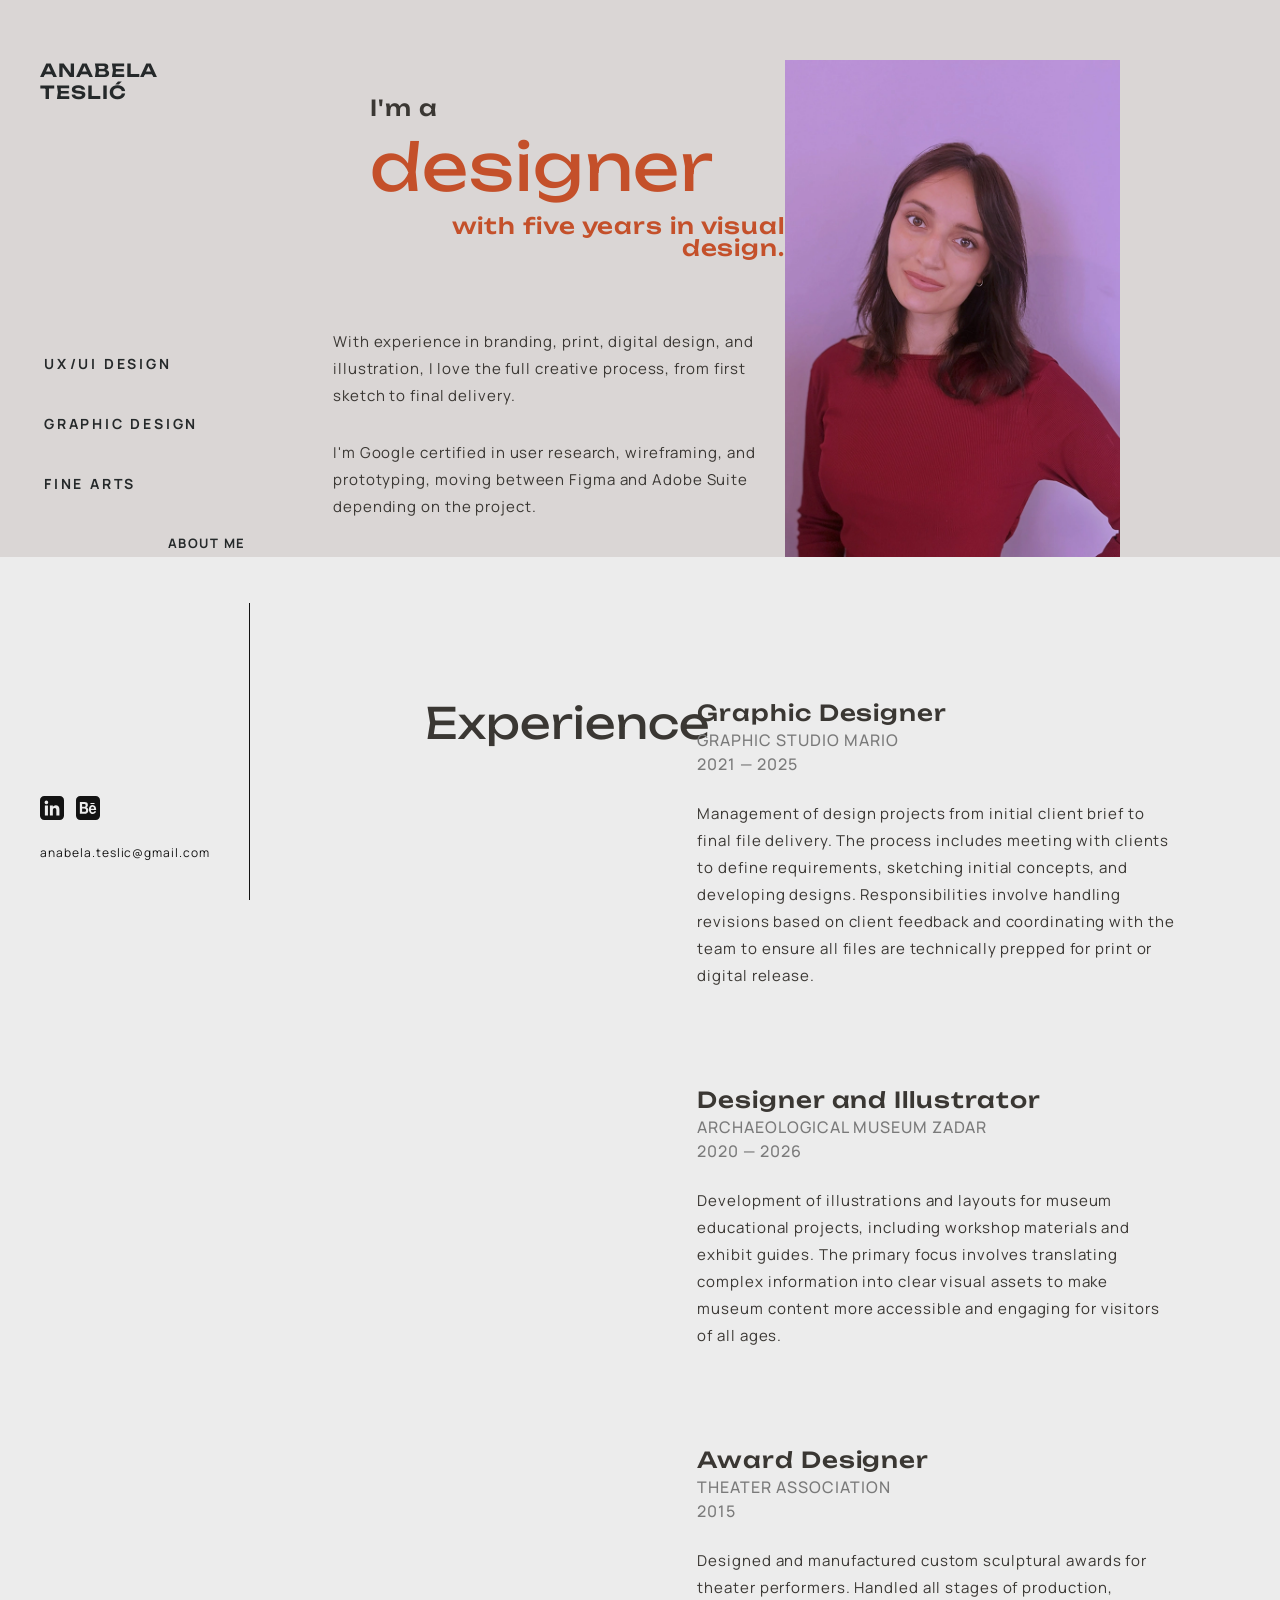
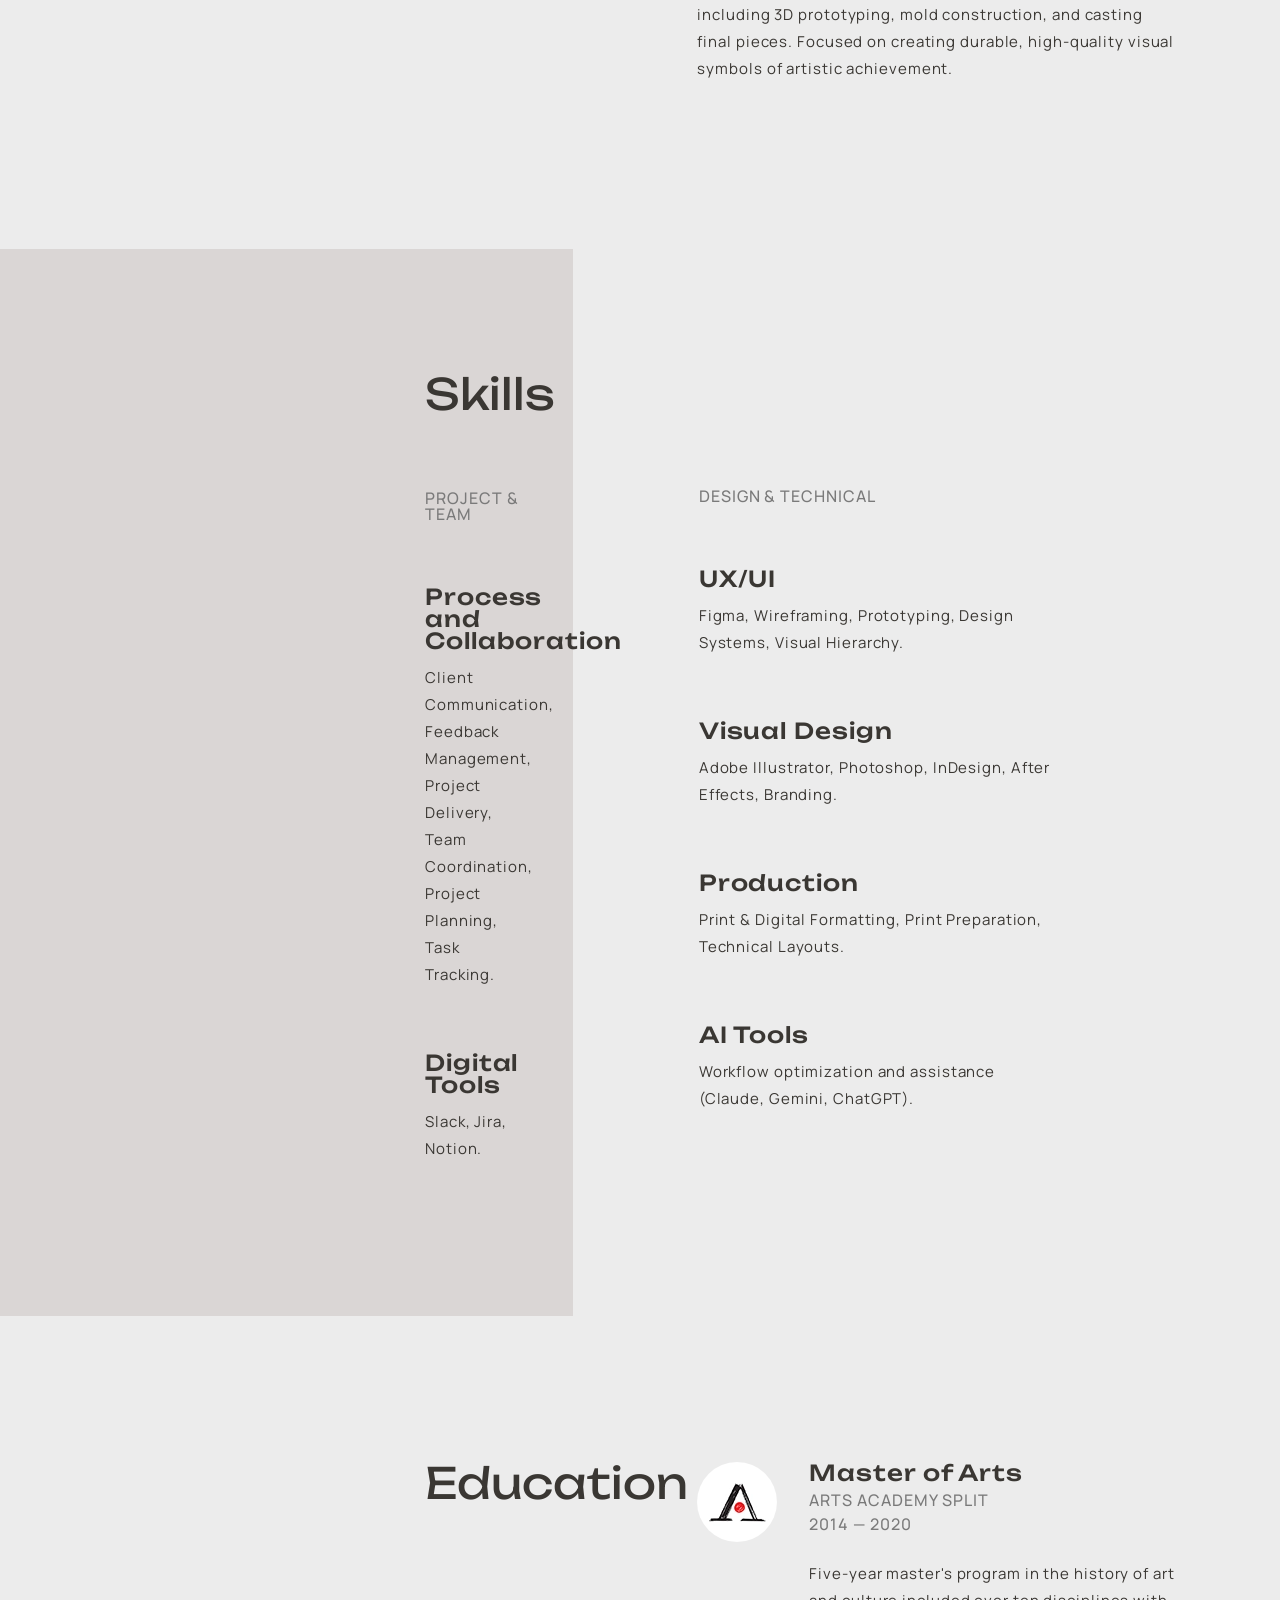
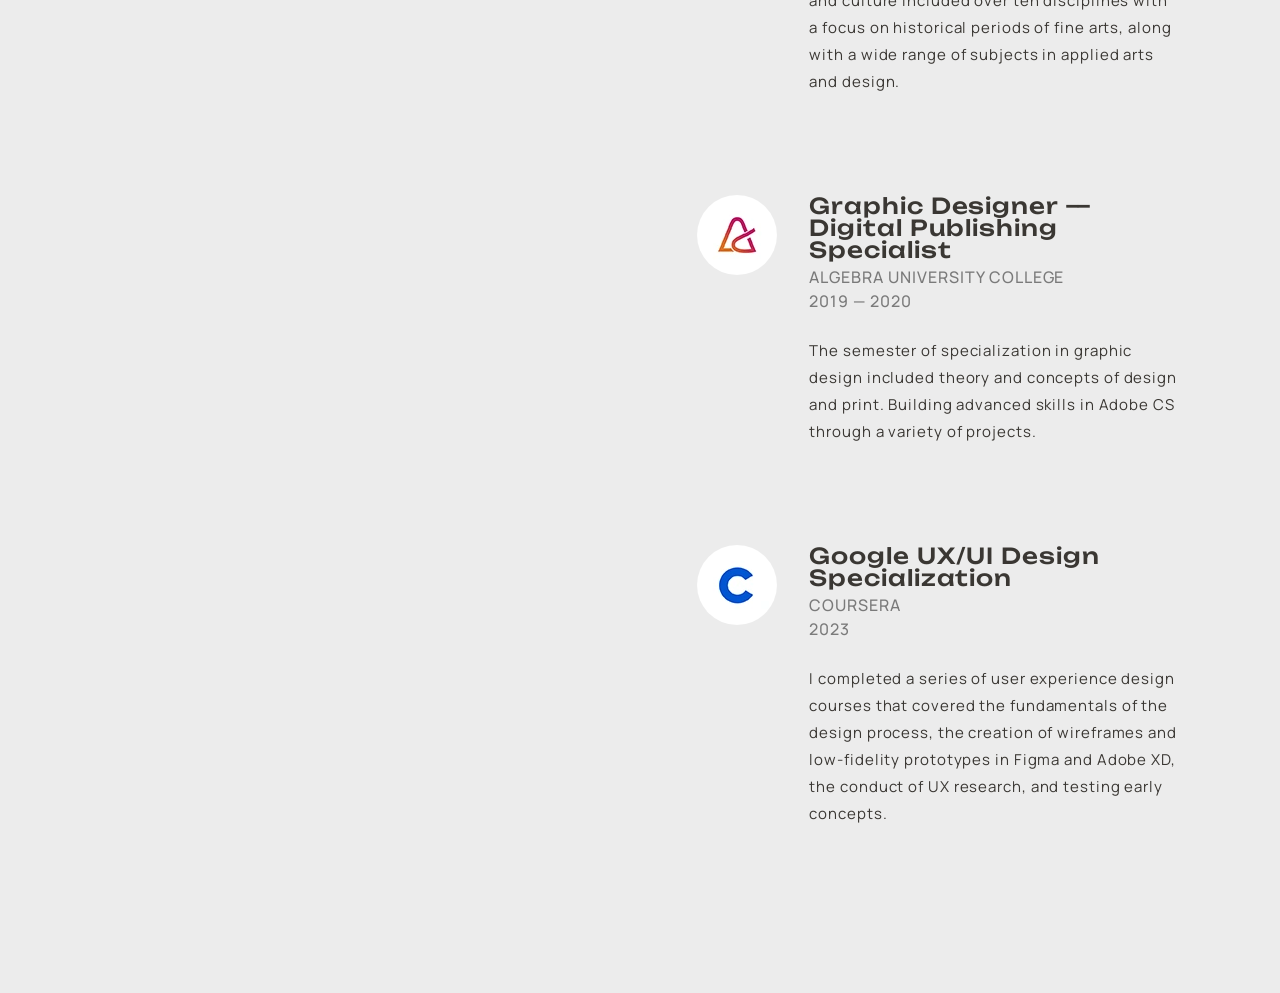
==== about-me.html @ d724b816 "Extract all pages out of 'pages' directory" ====
<!doctype html>
<html lang="en">
  <head>
    <meta charset="utf-8" />
    <meta name="viewport" content="width=device-width, initial-scale=1" />
    <title>About Me — Anabela Teslić</title>
    <meta name="description" content="About Anabela Teslić — designer with five years in visual design, with experience in branding, print, digital, and illustration." />
    <link rel="preconnect" href="https://fonts.googleapis.com" />
    <link rel="preconnect" href="https://fonts.gstatic.com" crossorigin />
    <link rel="stylesheet" href="css/base.css" />
    <link rel="stylesheet" href="css/layout.css" />
    <link rel="stylesheet" href="css/components.css" />
    <link rel="stylesheet" href="css/animations.css" />
    <link rel="stylesheet" href="css/about-me.css" />
  </head>
  <body class="page-about-me">
    <a class="skip-link" href="#main">Skip to content</a>

    <div class="page-shell">
      <header class="topbar">
        <a class="logo-mark logo-mark--mobile" href="index.html" aria-label="Anabela Teslić — Home">Anabela Teslić</a>
        <button
          class="menu-trigger"
          type="button"
          aria-expanded="false"
          aria-controls="mobile-menu"
          aria-label="Open navigation"
          data-menu-trigger
        ></button>
      </header>

      <aside class="sidebar" aria-label="Primary">
        <a class="logo-mark logo-mark--desktop sidebar__brand" href="index.html" aria-label="Anabela Teslić — Home">
          <p>Anabela</p>
          <p>Teslić</p>
        </a>
        <nav class="sidebar__menu" aria-label="Pages">
          <ul class="menu">
            <li class="menu__item">
              <a class="menu-button" href="ux-ui-design.html"><span class="menu-button__label">UX/UI Design</span></a>
            </li>
            <li class="menu__item">
              <a class="menu-button" href="graphic-design.html"><span class="menu-button__label">Graphic Design</span></a>
            </li>
            <li class="menu__item">
              <a class="menu-button" href="fine-arts.html"><span class="menu-button__label">Fine Arts</span></a>
            </li>
            <li class="menu__item">
              <a class="menu-button" aria-current="page" href="about-me.html"><span class="menu-button__label">About Me</span></a>
            </li>
          </ul>
        </nav>
        <div class="sidebar__footer">
          <div class="sidebar__contact">
            <ul class="social-icons" aria-label="Social links">
              <li>
                <a class="social-icons__link" href="https://www.linkedin.com/in/anabela-tesli%C4%87-7952a528a/" target="_blank" rel="noopener" aria-label="LinkedIn">
                  <svg xmlns="http://www.w3.org/2000/svg" viewBox="0 0 17.74 17.74" aria-hidden="true"><path fill-rule="evenodd" d="M14.62,0H3.13A3.13,3.13,0,0,0,0,3.13V14.62a3.13,3.13,0,0,0,3.13,3.12H14.62a3.12,3.12,0,0,0,3.12-3.12V3.13A3.13,3.13,0,0,0,14.62,0ZM5.88,14.34H3.62V7.05H5.88ZM4.74,6.09A1.35,1.35,0,1,1,6.07,4.75,1.34,1.34,0,0,1,4.74,6.09Zm9.6,8.25H12.09V10.51c0-1-.4-1.63-1.23-1.63s-1.37.61-1.37,1.63v3.83H7.32V7.05H9.49V8a2.54,2.54,0,0,1,2.2-1.2c1.54,0,2.65.94,2.65,2.89Z"/></svg>
                </a>
              </li>
              <li>
                <a class="social-icons__link" href="https://www.behance.net/anabelateslic" target="_blank" rel="noopener" aria-label="Behance">
                  <svg xmlns="http://www.w3.org/2000/svg" viewBox="0 0 17.74 17.74" aria-hidden="true"><path fill-rule="evenodd" d="M6.26,9.26H4.5v2.42H6.23a1.63,1.63,0,0,0,.45-.06,1.11,1.11,0,0,0,.38-.18.92.92,0,0,0,.27-.36,1.28,1.28,0,0,0,.1-.56,1.29,1.29,0,0,0-.32-1A1.23,1.23,0,0,0,6.26,9.26Z"/><path fill-rule="evenodd" d="M6.86,7.71a1,1,0,0,0,.28-.79,1.23,1.23,0,0,0-.09-.51.88.88,0,0,0-.26-.31A1,1,0,0,0,6.43,6,1.84,1.84,0,0,0,6,5.9H4.5V8H6.14A1.08,1.08,0,0,0,6.86,7.71Z"/><polygon fill-rule="evenodd" points="6.24 11.68 6.23 11.68 6.24 11.69 6.24 11.68"/><path fill-rule="evenodd" d="M14.62,0H3.13A3.13,3.13,0,0,0,0,3.13V14.62a3.13,3.13,0,0,0,3.13,3.12H14.62a3.12,3.12,0,0,0,3.12-3.12V3.13A3.13,3.13,0,0,0,14.62,0ZM10.7,5.12h3V6h-3ZM8.83,11.79a2.25,2.25,0,0,1-.58.79,2.37,2.37,0,0,1-.84.46,3.43,3.43,0,0,1-1,.14H2.87V4.42H6.35a4.08,4.08,0,0,1,1,.11,2.18,2.18,0,0,1,.75.36,1.78,1.78,0,0,1,.48.67,2.81,2.81,0,0,1,.17,1,2.22,2.22,0,0,1-.26,1.11,2,2,0,0,1-.75.72,1.77,1.77,0,0,1,1,.82,2.73,2.73,0,0,1,.34,1.41A2.88,2.88,0,0,1,8.83,11.79Zm2.55-.14h0a1.16,1.16,0,0,0,1,.38,1.19,1.19,0,0,0,.76-.26,1.13,1.13,0,0,0,.39-.57h1.29a3,3,0,0,1-.95,1.64,2.43,2.43,0,0,1-1.54.49,2.64,2.64,0,0,1-1.14-.24,2.47,2.47,0,0,1-.86-.68,3.23,3.23,0,0,1-.55-1.06A4.84,4.84,0,0,1,9.53,10a4.36,4.36,0,0,1,.2-1.33,3.07,3.07,0,0,1,.56-1.06,2.66,2.66,0,0,1,.86-.71,2.46,2.46,0,0,1,1.12-.25A2.22,2.22,0,0,1,13.46,7a2.47,2.47,0,0,1,.83.84A3.68,3.68,0,0,1,14.76,9a5.45,5.45,0,0,1,.11,1.41H11A1.92,1.92,0,0,0,11.38,11.65Z"/><path fill-rule="evenodd" d="M13.05,8.32A1,1,0,0,0,12.22,8a1.06,1.06,0,0,0-.58.14,1.24,1.24,0,0,0-.37.35,1.41,1.41,0,0,0-.2.45,2.25,2.25,0,0,0-.06.41H13.4a2,2,0,0,0-.34-1Z"/></svg>
                </a>
              </li>
            </ul>
            <a class="email-link" href="mailto:anabela.teslic@gmail.com">anabela.teslic@gmail.com</a>
          </div>
          <span class="sidebar__divider" aria-hidden="true"></span>
        </div>
      </aside>

      <nav class="mobile-menu" id="mobile-menu" aria-label="Mobile">
        <ul class="mobile-menu__list">
          <li><a class="mobile-menu__item" href="ux-ui-design.html">UX/UI Design</a></li>
          <li><a class="mobile-menu__item" href="graphic-design.html">Graphic Design</a></li>
          <li><a class="mobile-menu__item" href="fine-arts.html">Fine Arts</a></li>
          <li><a class="mobile-menu__item" aria-current="page" href="about-me.html">About Me</a></li>
        </ul>
      </nav>

      <main id="main" class="main">
        <section class="about-headline" aria-label="Introduction" data-reveal>
          <div class="about-headline__text">
            <div class="hero-statement">
              <p class="hero-statement__line-top">I'm a</p>
              <p class="hero-statement__line-display">designer</p>
              <p class="hero-statement__line-bottom">with five years in visual design.</p>
            </div>
            <div class="about-headline__description">
              <p>With experience in branding, print, digital design, and illustration, I love the full creative process, from first sketch to final delivery.</p>
              <p>I'm Google certified in user research, wireframing, and prototyping, moving between Figma and Adobe Suite depending on the project.</p>
            </div>
          </div>
          <picture>
            <source type="image/webp" srcset="assets/images/about/portrait.webp" />
            <img class="about-headline__portrait" src="assets/images/about/portrait.png" alt="Portrait of Anabela Teslić" />
          </picture>
        </section>

        <section class="about-section" aria-label="Experience" data-reveal>
          <div class="about-section__title-cell">
            <h2 class="about-section__title t-headline-large">Experience</h2>
          </div>
          <div class="about-section__items-cell">
            <ul class="experience-list">
              <li class="experience-item">
                <div class="experience-item__body">
                  <header class="experience-item__title">
                    <h3 class="experience-item__role">Graphic Designer</h3>
                    <p class="experience-item__company">Graphic Studio Mario</p>
                    <p class="experience-item__duration">2021 — 2025</p>
                  </header>
                  <p class="experience-item__description">
                    Management of design projects from initial client brief to final file delivery. The process includes meeting with clients to define requirements, sketching initial concepts, and developing designs. Responsibilities involve handling revisions based on client feedback and coordinating with the team to ensure all files are technically prepped for print or digital release.
                  </p>
                </div>
              </li>
              <li class="experience-item">
                <div class="experience-item__body">
                  <header class="experience-item__title">
                    <h3 class="experience-item__role">Designer and Illustrator</h3>
                    <p class="experience-item__company">Archaeological Museum Zadar</p>
                    <p class="experience-item__duration">2020 — 2026</p>
                  </header>
                  <p class="experience-item__description">
                    Development of illustrations and layouts for museum educational projects, including workshop materials and exhibit guides. The primary focus involves translating complex information into clear visual assets to make museum content more accessible and engaging for visitors of all ages.
                  </p>
                </div>
              </li>
              <li class="experience-item">
                <div class="experience-item__body">
                  <header class="experience-item__title">
                    <h3 class="experience-item__role">Award Designer</h3>
                    <p class="experience-item__company">Theater Association</p>
                    <p class="experience-item__duration">2015</p>
                  </header>
                  <p class="experience-item__description">
                    Designed and manufactured custom sculptural awards for theater performers. Handled all stages of production, including 3D prototyping, mold construction, and casting final pieces. Focused on creating durable, high-quality visual symbols of artistic achievement.
                  </p>
                </div>
              </li>
            </ul>
          </div>
        </section>

        <section class="about-skills" aria-label="Skills" data-reveal>
          <div class="about-skills__col about-skills__col--gray">
            <h2 class="about-section__title t-headline-large">Skills</h2>
            <div class="skills-stack">
              <div class="skill-group">
                <p class="skill-group__subtitle">Project &amp; Team</p>
                <div class="skill-group__item">
                  <h3 class="skill-group__item-title">Process and Collaboration</h3>
                  <p class="skill-group__item-body">Client Communication, Feedback Management, Project Delivery, Team Coordination, Project Planning, Task Tracking.</p>
                </div>
                <div class="skill-group__item">
                  <h3 class="skill-group__item-title">Digital Tools</h3>
                  <p class="skill-group__item-body">Slack, Jira, Notion.</p>
                </div>
              </div>
            </div>
          </div>
          <div class="about-skills__col">
            <div class="skills-stack">
              <div class="skill-group">
                <p class="skill-group__subtitle">Design &amp; Technical</p>
                <div class="skill-group__item">
                  <h3 class="skill-group__item-title">UX/UI</h3>
                  <p class="skill-group__item-body">Figma, Wireframing, Prototyping, Design Systems, Visual Hierarchy.</p>
                </div>
                <div class="skill-group__item">
                  <h3 class="skill-group__item-title">Visual Design</h3>
                  <p class="skill-group__item-body">Adobe Illustrator, Photoshop, InDesign, After Effects, Branding.</p>
                </div>
                <div class="skill-group__item">
                  <h3 class="skill-group__item-title">Production</h3>
                  <p class="skill-group__item-body">Print &amp; Digital Formatting, Print Preparation, Technical Layouts.</p>
                </div>
                <div class="skill-group__item">
                  <h3 class="skill-group__item-title">AI Tools</h3>
                  <p class="skill-group__item-body">Workflow optimization and assistance (Claude, Gemini, ChatGPT).</p>
                </div>
              </div>
            </div>
          </div>
        </section>

        <section class="about-section" aria-label="Education" data-reveal>
          <div class="about-section__title-cell">
            <h2 class="about-section__title t-headline-large">Education</h2>
          </div>
          <div class="about-section__items-cell">
            <ul class="education-list">
              <li class="education-item">
                <picture>
                  <source type="image/webp" srcset="assets/images/about/edu-arts-academy.webp" />
                  <img class="education-item__avatar" src="assets/images/about/edu-arts-academy.png" alt="Arts Academy Split logo" />
                </picture>
                <div class="education-item__body">
                  <header class="education-item__title">
                    <h3 class="education-item__role">Master of Arts</h3>
                    <p class="education-item__company">Arts Academy Split</p>
                    <p class="education-item__duration">2014 — 2020</p>
                  </header>
                  <p class="education-item__description">
                    Five-year master's program in the history of art and culture included over ten disciplines with a focus on historical periods of fine arts, along with a wide range of subjects in applied arts and design.
                  </p>
                </div>
              </li>
              <li class="education-item">
                <picture>
                  <source type="image/webp" srcset="assets/images/about/edu-algebra.webp" />
                  <img class="education-item__avatar" src="assets/images/about/edu-algebra.png" alt="Algebra University College logo" />
                </picture>
                <div class="education-item__body">
                  <header class="education-item__title">
                    <h3 class="education-item__role">Graphic Designer — Digital Publishing Specialist</h3>
                    <p class="education-item__company">Algebra University College</p>
                    <p class="education-item__duration">2019 — 2020</p>
                  </header>
                  <p class="education-item__description">
                    The semester of specialization in graphic design included theory and concepts of design and print. Building advanced skills in Adobe CS through a variety of projects.
                  </p>
                </div>
              </li>
              <li class="education-item">
                <picture>
                  <source type="image/webp" srcset="assets/images/about/edu-coursera.webp" />
                  <img class="education-item__avatar" src="assets/images/about/edu-coursera.png" alt="Coursera logo" />
                </picture>
                <div class="education-item__body">
                  <header class="education-item__title">
                    <h3 class="education-item__role">Google UX/UI Design Specialization</h3>
                    <p class="education-item__company">Coursera</p>
                    <p class="education-item__duration">2023</p>
                  </header>
                  <p class="education-item__description">
                    I completed a series of user experience design courses that covered the fundamentals of the design process, the creation of wireframes and low-fidelity prototypes in Figma and Adobe XD, the conduct of UX research, and testing early concepts.
                  </p>
                </div>
              </li>
            </ul>
          </div>
        </section>
      </main>
    </div>

    <noscript>
      <style>
        [data-reveal] { opacity: 1 !important; transform: none !important; }
      </style>
    </noscript>

    <script src="js/main.js" defer></script>
  </body>
</html>
---- css/base.css ----
@import url("https://fonts.googleapis.com/css2?family=Manrope:wght@400;500;700&family=Unbounded:wght@400;500;600&display=swap");

*,
*::before,
*::after {
  box-sizing: border-box;
}

* {
  margin: 0;
}

html {
  -webkit-text-size-adjust: 100%;
  text-size-adjust: 100%;
}

body {
  min-height: 100vh;
  line-height: 1.5;
  -webkit-font-smoothing: antialiased;
  font-smooth: always;
}

img,
picture,
video,
canvas,
svg {
  display: block;
  max-width: 100%;
}

input,
button,
textarea,
select {
  font: inherit;
  color: inherit;
}

button {
  background: none;
  border: 0;
  padding: 0;
  cursor: pointer;
}

a {
  color: inherit;
  text-decoration: none;
}

ul {
  list-style: none;
  padding: 0;
}

:focus:not(:focus-visible) {
  outline: none;
}

:focus-visible {
  outline: var(--focus-ring);
  outline-offset: 2px;
  border-radius: 2px;
}

:root {
  --color-surface: #ececec;
  --color-surface-variant: #dad6d5;
  --color-on-surface: #3a3733;
  --color-on-surface-variant: #2e2a24;
  --color-on-surface-muted: #7a7a7a;
  --color-primary: #c4502a;
  --color-primary-container: #ececec;
  --color-on-primary: #ffffff;

  --color-band-artura: #9c2541;
  --color-band-amz: #d5ba6d;
  --color-band-naturellement: #17181a;
  --color-band-catwalk: #c2bbe7;

  --font-display: "Unbounded", system-ui, sans-serif;
  --font-body: "Manrope", system-ui, sans-serif;

  --space-1: 4px;
  --space-2: 8px;
  --space-3: 12px;
  --space-4: 16px;
  --space-5: 20px;
  --space-6: 24px;
  --space-7: 28px;
  --space-8: 32px;
  --space-9: 36px;
  --space-10: 40px;
  --space-12: 48px;
  --space-15: 60px;
  --space-16: 64px;
  --space-20: 80px;
  --space-25: 100px;
  --space-30: 120px;
  --space-40: 160px;
  --space-50: 200px;
  --space-60: 240px;
  --space-65: 260px;
  --space-75: 300px;

  --sidebar-width: 290px;
  --sidebar-padding-x: 40px;
  --page-gutter-left: 80px;
  --page-gutter-section-title: 135px;
  --mobile-gutter: 36px;
  --topbar-height: 82px;
  --topbar-padding-top: 30px;

  --button-height-lg: 57px;
  --button-height-sm: 34px;
  --button-width-lg: 329px;
  --button-width-sm: 256px;
  --avatar-size-desktop: 80px;
  --avatar-size-mobile: 36px;

  --radius-pill: 9999px;
  --bp-mobile: 900px;
  --focus-ring: 2px solid var(--color-primary);

  --transition-fast: 150ms ease-out;
  --transition-base: 250ms ease-out;
  --transition-slow: 400ms ease-out;

  --max-page-width: 1920px;
}

body {
  font-family: var(--font-body);
  font-weight: 400;
  font-size: 15px;
  line-height: 27px;
  letter-spacing: 0.06em;
  color: var(--color-on-surface);
  background: var(--color-surface);
}

.t-headline-large {
  font-family: var(--font-display);
  font-weight: 400;
  font-size: 43px;
  line-height: 1;
  letter-spacing: 0;
}

.t-headline-medium {
  font-family: var(--font-display);
  font-weight: 400;
  font-size: 32px;
  line-height: 1;
  letter-spacing: 0;
}

.t-headline-small {
  font-family: var(--font-display);
  font-weight: 500;
  font-size: 22px;
  line-height: 1;
  letter-spacing: 0;
}

.t-headline-xsmall {
  font-family: var(--font-display);
  font-weight: 500;
  font-size: 14px;
  line-height: 1;
  letter-spacing: 0;
}

.t-title-large {
  font-family: var(--font-body);
  font-weight: 500;
  font-size: 16px;
  line-height: 1;
  letter-spacing: 0.06em;
  text-transform: uppercase;
}

.t-title-medium {
  font-family: var(--font-body);
  font-weight: 500;
  font-size: 14px;
  line-height: 1;
  letter-spacing: 0.08em;
  text-transform: uppercase;
}

.t-title-small {
  font-family: var(--font-body);
  font-weight: 500;
  font-size: 13px;
  line-height: 1;
  letter-spacing: 0.08em;
  text-transform: uppercase;
}

.t-body-large {
  font-family: var(--font-body);
  font-weight: 400;
  font-size: 15px;
  line-height: 27px;
  letter-spacing: 0.06em;
}

.t-body-medium {
  font-family: var(--font-body);
  font-weight: 400;
  font-size: 13px;
  line-height: 16px;
  letter-spacing: 0.08em;
}

.t-body-small {
  font-family: var(--font-body);
  font-weight: 400;
  font-size: 11px;
  line-height: 14px;
  letter-spacing: 0.08em;
}

.t-label-large {
  font-family: var(--font-body);
  font-weight: 700;
  font-size: 14px;
  line-height: 27px;
  letter-spacing: 0.2em;
  text-transform: uppercase;
}

.t-label-medium {
  font-family: var(--font-body);
  font-weight: 700;
  font-size: 13px;
  line-height: 16px;
  letter-spacing: 0.12em;
  text-transform: uppercase;
}

.t-label-small {
  font-family: var(--font-body);
  font-weight: 700;
  font-size: 11px;
  line-height: 16px;
  letter-spacing: 0.12em;
  text-transform: uppercase;
}

.t-meta-email {
  font-family: var(--font-body);
  font-weight: 400;
  font-size: 12px;
  line-height: 14px;
  letter-spacing: 0.08em;
}

.muted {
  color: var(--color-on-surface-muted);
}

.skip-link {
  position: absolute;
  inset-inline-start: var(--space-4);
  inset-block-start: var(--space-4);
  padding: var(--space-3) var(--space-5);
  background: var(--color-on-surface);
  color: var(--color-on-primary);
  font-family: var(--font-body);
  font-weight: 700;
  text-transform: uppercase;
  letter-spacing: 0.12em;
  font-size: 13px;
  transform: translateY(-150%);
  transition: transform var(--transition-base);
  z-index: 1000;
}

.skip-link:focus {
  transform: translateY(0);
}

.visually-hidden {
  position: absolute;
  width: 1px;
  height: 1px;
  padding: 0;
  margin: -1px;
  overflow: hidden;
  clip: rect(0, 0, 0, 0);
  white-space: nowrap;
  border: 0;
}
---- css/layout.css ----
.page-shell {
  position: relative;
  min-height: 100vh;
  width: 100%;
  overflow-x: clip;
  isolation: isolate;
}

.sidebar {
  position: fixed;
  inset-block-start: 0;
  inset-inline-start: 0;
  width: var(--sidebar-width);
  height: 100vh;
  height: 100dvh;
  padding: 0 var(--sidebar-padding-x);
  display: flex;
  flex-direction: column;
  background: transparent;
  z-index: 100;
  mix-blend-mode: difference;
  color: #ffffff;
  pointer-events: none;
}

.sidebar > * {
  pointer-events: auto;
}

.sidebar__brand {
  padding-top: var(--space-15);
  padding-bottom: var(--space-50);
  flex-shrink: 0;
}

.sidebar__menu {
  padding-block: var(--space-10);
  flex-shrink: 0;
}

.sidebar__footer {
  flex: 1 0 0;
  min-height: 0;
  display: flex;
  align-items: flex-end;
  justify-content: flex-end;
  width: 100%;
}

.sidebar__contact {
  flex: 1 1 0;
  min-width: 0;
  display: flex;
  flex-direction: column;
  align-items: flex-start;
  gap: 18px;
  padding-bottom: var(--space-10);
  padding-right: var(--space-5);
}

.sidebar__divider {
  flex-shrink: 0;
  width: 1px;
  align-self: stretch;
  background: currentColor;
}

.topbar {
  display: none;
}

.main {
  position: relative;
  width: 100%;
  background: var(--color-surface);
  z-index: 1;
}

.home-hero {
  position: relative;
  width: 100%;
  aspect-ratio: 1920 / 1000;
  max-height: 1000px;
  min-height: 100dvh;
  overflow: hidden;
}

.home-hero__image {
  position: absolute;
  width: clamp(280px, 31.4%, 602px);
  aspect-ratio: 602 / 806;
  object-fit: cover;
  background: var(--color-surface-variant);
}

.home-hero__image--shoe {
  inset-inline-start: 29.5%;
  inset-block-start: 0;
}

.home-hero__image--dali {
  inset-inline-start: 60.4%;
  inset-block-end: 0;
}

.project-section {
  width: 100%;
  position: relative;
  overflow: hidden;
}

.project-section__main {
  display: grid;
  grid-template-columns: 870fr 600fr;
  gap: var(--space-20);
  padding-left: calc(var(--sidebar-width) + var(--page-gutter-left));
  padding-right: 0;
  padding-block: clamp(80px, 13.5vw, 260px) clamp(60px, 10.4vw, 200px);
  max-width: 100%;
  box-sizing: border-box;
}

.project-section__main--first {
  padding-block-start: 80px;
}

.project-section__main--with-showcase {
  padding-block-end: 80px;
}

.project-section__main--bottom-compact {
  padding-block-end: 100px;
}

.project-section__text {
  min-width: 0;
  display: flex;
  flex-direction: row;
  gap: 0;
  align-self: stretch;
  padding-block: var(--space-15);
  width: 100%;
}

.project-section__text > .project-section__title-block {
  flex: 0 0 50%;
  min-width: 0;
}

.project-section__text > .project-section__description {
  flex: 0 0 50%;
  min-width: 0;
  align-self: flex-end;
  padding-inline-start: var(--space-6);
  width: auto;
  max-width: none;
}

.project-section--text-narrow .project-section__main {
  grid-template-columns: 411fr 1059fr;
}

.project-section--text-narrow .project-section__text {
  flex-direction: column;
  gap: clamp(80px, 14vw, 272px);
}

.project-section--text-narrow .project-section__text > .project-section__title-block,
.project-section--text-narrow .project-section__text > .project-section__description {
  flex: 0 0 auto;
  align-self: stretch;
  width: 100%;
  padding-inline-start: 0;
}

.project-section--text-medium .project-section__main {
  grid-template-columns: 456fr 1014fr;
}

.project-section--text-medium .project-section__text {
  flex-direction: column;
  justify-content: space-between;
  gap: clamp(40px, 6vw, 120px);
}

.project-section--text-medium .project-section__text > .project-section__title-block,
.project-section--text-medium .project-section__text > .project-section__description {
  flex: 0 0 auto;
  align-self: stretch;
  width: 100%;
  padding-inline-start: 0;
}

.project-section--text-amz .project-section__main {
  grid-template-columns: minmax(0, 1fr);
  padding-right: clamp(40px, 6vw, 117px);
}

.project-section--text-amz .project-section__text {
  width: 100%;
  flex-direction: row;
  align-items: flex-start;
  gap: clamp(40px, 11.3vw, 217px);
  padding-block: 0;
  min-height: 387px;
}

.project-section--text-amz .project-section__text > .project-section__title-block {
  flex: 0 1 740px;
  min-width: 0;
  padding-inline-start: 0;
}

.project-section--text-amz .project-section__text > .project-section__description {
  flex: 0 1 476px;
  min-width: 0;
  align-self: flex-end;
  margin-top: 0;
  padding-inline-start: 0;
  width: auto;
  max-width: none;
}

.project-section__title {
  display: flex;
  flex-direction: column;
  gap: var(--space-3);
}

.project-section__title-block {
  display: flex;
  flex-direction: column;
  gap: var(--space-12);
}

.project-section__media {
  min-width: 0;
  display: flex;
  align-items: center;
  justify-content: center;
}

.project-section__media-image {
  display: block;
  width: 100%;
  height: auto;
  background: var(--color-surface-variant);
  object-fit: cover;
}

.project-section__media-frame {
  display: flex;
  align-items: center;
  justify-content: center;
  width: min(600px, 100%);
  aspect-ratio: 600 / 741;
  padding: 5.4% 34% 5.4% 6.7%;
  flex-shrink: 0;
}

.project-section__media-frame .project-section__media-image {
  width: 100%;
  aspect-ratio: 356 / 661;
}

.project-section__media-video {
  width: 100%;
  height: 100%;
  display: flex;
  align-items: center;
  justify-content: center;
  background: var(--color-surface-variant);
}

.project-section__media-video video {
  display: block;
  width: 100%;
  height: 100%;
  object-fit: cover;
  background: transparent;
}

.project-section__media-image--snagie {
  width: min(1008px, 100%);
  aspect-ratio: 1008 / 960;
  background: transparent;
}

.project-section__media-image--e-sharp {
  width: min(614px, 100%);
  aspect-ratio: 614 / 605;
}

.project-section__media-image--graphic-default {
  width: min(1012px, 100%);
  aspect-ratio: 1012 / 779;
}

.project-section__media-frame.project-section--band-artura,
.project-section--band-artura .project-section__media-frame {
  background: var(--color-band-artura);
}

.project-section--band-amz {
  background: var(--color-band-amz);
}

.project-section--band-naturellement {
  background: var(--color-band-naturellement);
}

.project-section--band-naturellement .project-section__main {
  padding-block-start: 0;
}

.project-section--band-naturellement .project-section__media-image {
  aspect-ratio: 1012 / 991;
}

.project-section--band-naturellement .project-section__text {
  padding-block-start: 200px;
}

.project-section--band-naturellement .project-section__title-text,
.project-section--band-naturellement .project-section__description {
  color: var(--color-surface);
}

.project-section--band-catwalk {
  background: var(--color-band-catwalk);
}

.project-section__showcase {
  width: 100%;
  height: auto;
  aspect-ratio: 1920 / 780;
  object-fit: cover;
  background: var(--color-surface-variant);
  display: block;
}

.project-section__showcase--inset {
  width: calc(100% - var(--sidebar-width) - var(--page-gutter-left));
  margin-inline-start: calc(var(--sidebar-width) + var(--page-gutter-left));
  aspect-ratio: 1552 / 735;
}

.project-section__gallery {
  display: grid;
  grid-template-columns: 1.85fr 1fr;
  gap: clamp(20px, 4vw, 80px) clamp(20px, 4.2vw, 81px);
  padding-left: calc(var(--sidebar-width) + var(--page-gutter-left));
  padding-right: clamp(0px, 1vw, 0px);
  padding-block: 0 var(--space-65);
}

.project-section__gallery picture,
.project-section__gallery img {
  width: 100%;
  display: block;
}

.project-section__gallery img {
  height: auto;
  aspect-ratio: 954 / 649;
  object-fit: cover;
  background: var(--color-surface-variant);
}

.project-section__gallery picture:nth-of-type(2) img {
  aspect-ratio: 514 / 649;
}

.project-section__gallery img.project-section__gallery-wide {
  aspect-ratio: 1549 / 572;
}

.project-section__gallery picture:has(img.project-section__gallery-wide) {
  grid-column: 1 / -1;
}

.gallery-masonry {
  display: grid;
  grid-template-columns: 1fr 1fr;
  gap: clamp(20px, 4vw, 60px);
  padding: clamp(40px, 6vw, 60px);
  padding-left: calc(var(--sidebar-width) + var(--page-gutter-left));
}

.gallery-masonry picture {
  display: block;
  width: 100%;
}

.gallery-masonry__tile {
  width: 100%;
  display: block;
  object-fit: cover;
  background: var(--color-surface-variant);
}

.gallery-masonry__tile--tall {
  aspect-ratio: 725 / 1060;
}

.gallery-masonry__tile--standard {
  aspect-ratio: 725 / 500;
}

.gallery-masonry picture:has(.gallery-masonry__tile--wide) {
  grid-column: 1 / -1;
}

.gallery-masonry__tile--wide {
  aspect-ratio: 1510 / 500;
}

.about-section {
  display: grid;
  grid-template-columns: minmax(0, 860fr) minmax(0, 1060fr);
  align-items: stretch;
}

.about-section__title-cell {
  padding: clamp(80px, 11.4vw, 220px) 0 0 calc(var(--sidebar-width) + var(--page-gutter-section-title));
}

.about-section__items-cell {
  padding: clamp(80px, 11.4vw, 220px) clamp(20px, 8vw, 154px) clamp(80px, 13vw, 250px) clamp(40px, 9.7vw, 187px);
  display: flex;
  flex-direction: column;
  gap: var(--space-25);
}

.about-section__title {
  white-space: nowrap;
}

.about-headline {
  background: var(--color-surface-variant);
  display: grid;
  grid-template-columns: minmax(0, 560px) minmax(0, 830px);
  justify-content: space-between;
  align-items: stretch;
  padding: var(--space-15) var(--space-20) 0 calc(var(--sidebar-width) + var(--page-gutter-left));
}

.about-headline__text {
  width: 100%;
  align-self: center;
  display: flex;
  flex-direction: column;
  gap: 69px;
  align-items: flex-end;
}

.about-headline__title {
  width: 100%;
  display: flex;
  flex-direction: column;
  gap: 3px;
}

.about-headline > picture {
  display: flex;
  align-items: stretch;
  justify-content: flex-end;
  padding-inline-end: var(--space-20);
}

.about-headline__portrait {
  width: 100%;
  max-width: 560px;
  height: auto;
  aspect-ratio: 560 / 830;
  max-height: 830px;
  object-fit: cover;
  align-self: center;
  background: var(--color-surface-variant);
}

.about-skills {
  background: transparent;
  display: grid;
  grid-template-columns: minmax(0, 860fr) minmax(0, 1060fr);
  align-items: stretch;
}

.about-skills__col {
  padding: clamp(80px, 18.7vw, 359px) clamp(20px, 5vw, 102px) clamp(80px, 9vw, 178px) clamp(40px, 9.8vw, 188px);
  display: flex;
  flex-direction: column;
  gap: var(--space-16);
}

.about-skills__col--gray {
  background: var(--color-surface-variant);
  padding: clamp(80px, 9.7vw, 186px) clamp(20px, 3.5vw, 68px) clamp(80px, 12vw, 250px) calc(var(--sidebar-width) + var(--page-gutter-section-title));
  gap: clamp(40px, 5.8vw, 112px);
}

@media (min-width: 901px) {
  .about-skills .skills-stack {
    max-width: 355px;
  }
}

@media (max-width: 900px) {
  .page-shell {
    padding-block-start: var(--topbar-height);
  }

  .sidebar {
    display: none;
  }

  .topbar {
    position: fixed;
    inset-block-start: 0;
    inset-inline: 0;
    width: 100%;
    height: var(--topbar-height);
    padding: var(--topbar-padding-top) var(--mobile-gutter) 0;
    background: var(--color-surface);
    display: flex;
    align-items: center;
    justify-content: space-between;
    z-index: 90;
  }

  .home-hero {
    aspect-ratio: auto;
    max-height: none;
    height: auto;
    display: flex;
    flex-direction: column;
    gap: var(--space-5);
    padding: var(--space-10) var(--mobile-gutter);
  }

  .home-hero__image {
    position: static;
    width: 100%;
    aspect-ratio: 3 / 4;
  }

  .project-section__main {
    display: flex;
    flex-direction: column;
    align-items: center;
    gap: var(--space-9);
    padding-inline: var(--mobile-gutter);
    padding-block: var(--space-30) var(--space-12);
    text-align: center;
  }

  .project-section--text-narrow .project-section__main,
  .project-section--text-medium .project-section__main,
  .project-section--text-amz .project-section__main {
    grid-template-columns: none;
    padding-right: var(--mobile-gutter);
  }

  .project-section__main--first {
    padding-block: 42px var(--space-12);
  }

  .project-section__text,
  .project-section--text-narrow .project-section__text,
  .project-section--text-medium .project-section__text,
  .project-section--text-amz .project-section__text {
    width: 100%;
    align-items: center;
    gap: var(--space-9);
    padding-block: 0;
    flex-direction: column;
  }

  .project-section__text > .project-section__title-block,
  .project-section__text > .project-section__description,
  .project-section--text-amz .project-section__text > .project-section__title-block,
  .project-section--text-amz .project-section__text > .project-section__description {
    flex: 0 0 auto;
    width: 100%;
    max-width: none;
    align-self: stretch;
    padding-inline-start: 0;
  }

  .project-section__title {
    align-items: center;
    gap: var(--space-2);
  }

  .project-section__description {
    width: 100%;
    align-self: stretch;
  }

  .project-section__media {
    width: 100%;
  }

  .project-section__media-frame {
    width: 100%;
    aspect-ratio: 390 / 471;
    padding: 0 22.3%;
  }

  .project-section__media-frame .project-section__media-image {
    width: 100%;
    height: 100%;
  }

  .project-section__media-image,
  .project-section__media-image--snagie,
  .project-section__media-image--e-sharp,
  .project-section__media-image--graphic-default {
    width: 100%;
    aspect-ratio: 390 / 416;
  }

  .project-section__showcase {
    aspect-ratio: 390 / 407;
  }

  .project-section__gallery {
    grid-template-columns: 1fr;
    gap: 0;
    padding-inline: 0;
    padding-block: 0;
  }

  .project-section__gallery img,
  .project-section__gallery picture:nth-of-type(2) img,
  .project-section__gallery img.project-section__gallery-wide {
    aspect-ratio: 390 / 280;
  }

  .gallery-masonry {
    grid-template-columns: 1fr;
    gap: var(--space-2);
    padding: var(--space-5);
  }

  .gallery-masonry picture:has(.gallery-masonry__tile--wide) {
    grid-column: 1;
  }

  .gallery-masonry__tile,
  .gallery-masonry__tile--tall,
  .gallery-masonry__tile--standard,
  .gallery-masonry__tile--wide {
    width: 100%;
    aspect-ratio: 4 / 3;
  }

  .about-section,
  .about-skills {
    display: flex;
    flex-direction: column;
    padding-inline: var(--mobile-gutter);
    gap: var(--space-16);
    padding-block: var(--space-16);
  }

  .about-section__title-cell,
  .about-section__items-cell,
  .about-skills__col,
  .about-skills__col--gray {
    padding: 0;
  }

  .about-skills__col--gray {
    background: transparent;
  }

  .about-headline {
    display: flex;
    flex-direction: column;
    gap: var(--space-9);
    padding: 0 0 var(--space-20);
    background: transparent;
  }

  .about-headline > picture {
    display: block;
    padding-inline-end: 0;
  }

  .about-headline__portrait {
    width: 100%;
    max-width: none;
    aspect-ratio: 390 / 338;
    max-height: none;
    align-self: stretch;
    order: 1;
  }

  .about-headline__text {
    order: 2;
    width: 100%;
    align-self: stretch;
    align-items: center;
    padding-inline: var(--mobile-gutter);
    gap: var(--space-9);
  }

  .about-headline__title {
    align-items: center;
    text-align: center;
    gap: 0;
  }
}
---- css/components.css ----
.logo-mark {
  font-family: var(--font-display);
  font-weight: 600;
  text-transform: uppercase;
  color: inherit;
  display: inline-block;
}

.logo-mark--desktop {
  font-size: 18px;
  line-height: 1.2;
}

.logo-mark--desktop p {
  margin: 0;
}

.logo-mark--mobile {
  font-size: 13px;
  line-height: 1;
  white-space: nowrap;
  color: var(--color-on-surface);
}

.menu-trigger {
  width: 26px;
  height: 14px;
  position: relative;
  display: block;
}

.menu-trigger::before,
.menu-trigger::after {
  content: "";
  position: absolute;
  inset-inline: 0;
  height: 2px;
  background: var(--color-on-surface);
  transition: transform var(--transition-base), top var(--transition-base);
}

.menu-trigger::before {
  top: 0;
}

.menu-trigger::after {
  top: 12px;
}

.menu-trigger[aria-expanded="true"]::before {
  top: 6px;
  transform: rotate(45deg);
}

.menu-trigger[aria-expanded="true"]::after {
  top: 6px;
  transform: rotate(-45deg);
}

.menu {
  display: flex;
  flex-direction: column;
  gap: var(--space-5);
}

.menu__item {
  position: relative;
}

.menu-button {
  display: flex;
  flex-direction: column;
  justify-content: center;
  width: 210px;
  height: 40px;
  padding-block: 10px;
  align-items: flex-start;
  font-family: var(--font-body);
  font-weight: 700;
  font-size: 14px;
  line-height: 27px;
  letter-spacing: 0.2em;
  text-transform: uppercase;
  color: inherit;
  background: transparent;
  text-align: start;
  white-space: nowrap;
  transition: color var(--transition-base);
}

.menu-button__label {
  display: inline-flex;
  align-items: center;
  justify-content: center;
  padding-inline: var(--space-1);
  transition: padding-inline var(--transition-base);
}

.menu-button:hover .menu-button__label,
.menu-button:focus-visible .menu-button__label {
  padding-inline: 14px;
}

.menu-button[aria-current="page"] {
  align-items: flex-end;
  font-size: 13px;
  letter-spacing: 0.12em;
  line-height: 16px;
}

.menu-dropdown__items {
  display: none;
  flex-direction: column;
  gap: var(--space-1);
  padding-top: var(--space-1);
  list-style: none;
  margin: 0;
  padding-inline: 0;
}

.menu-button[aria-current="page"] + .menu-dropdown__items {
  display: flex;
}

.menu-dropdown__item {
  display: flex;
  width: 210px;
  padding-block: var(--space-2);
  justify-content: flex-end;
  font-family: var(--font-body);
  font-weight: 700;
  font-size: 13px;
  line-height: 16px;
  letter-spacing: 0.12em;
  text-transform: uppercase;
  color: inherit;
  text-align: end;
  transition: padding-inline-end var(--transition-base);
}

.menu-dropdown__item:hover,
.menu-dropdown__item:focus-visible {
  padding-inline-end: 14px;
}

.btn-case-study {
  position: relative;
  display: block;
  width: var(--button-width-lg);
  height: var(--button-height-lg);
  border: 1px solid var(--color-primary);
  background-color: transparent;
  color: var(--color-primary);
  text-decoration: none;
  overflow: hidden;
  font-family: var(--font-body);
  font-weight: 700;
  font-size: 14px;
  line-height: 27px;
  letter-spacing: 0.2em;
  text-transform: uppercase;
  transition: background-color 300ms ease-out;
}

.btn-case-study__label {
  position: absolute;
  top: 50%;
  left: var(--space-8);
  transform: translateY(-50%);
  color: var(--color-primary);
  white-space: nowrap;
  transition:
    left 300ms ease-out,
    transform 300ms ease-out,
    color 300ms ease-out;
}

.btn-case-study:hover,
.btn-case-study:focus-visible {
  outline: none;
  background-color: var(--color-primary);
}

.btn-case-study:hover .btn-case-study__label,
.btn-case-study:focus-visible .btn-case-study__label {
  left: 50%;
  transform: translate(-50%, -50%);
  color: var(--color-on-primary);
}

.btn-case-study:active {
  background-color: var(--color-primary);
}

.btn-case-study:active .btn-case-study__label {
  left: calc(100% - var(--space-8));
  transform: translate(-100%, -50%);
  color: var(--color-on-primary);
  transition:
    left 0s,
    transform 0s,
    color 0s;
}

.btn-case-study:focus-visible {
  outline: var(--focus-ring);
  outline-offset: 4px;
}

.btn-case-study--sm {
  width: var(--button-width-sm);
  height: var(--button-height-sm);
  font-size: 11px;
  line-height: 16px;
  letter-spacing: 0.12em;
}

.btn-case-study--sm .btn-case-study__label,
.btn-case-study--sm:hover .btn-case-study__label,
.btn-case-study--sm:focus-visible .btn-case-study__label,
.btn-case-study--sm:active .btn-case-study__label {
  left: 50%;
  transform: translate(-50%, -50%);
}

.btn-case-study--sm:active .btn-case-study__label {
  transition:
    left 300ms ease-out,
    transform 300ms ease-out,
    color 300ms ease-out;
}

.social-icons {
  display: flex;
  gap: var(--space-3);
  align-items: center;
}

.social-icons__link {
  width: 24px;
  height: 24px;
  display: inline-flex;
  align-items: center;
  justify-content: center;
  color: inherit;
  transition: transform var(--transition-fast);
}

.social-icons__link:hover,
.social-icons__link:focus-visible {
  transform: translateY(-1px);
}

.social-icons__link svg {
  width: 100%;
  height: 100%;
  fill: currentColor;
}

.email-link {
  font-family: var(--font-body);
  font-weight: 400;
  font-size: 12px;
  line-height: 14px;
  letter-spacing: 0.08em;
  color: inherit;
  transition: opacity var(--transition-fast);
}

.email-link:hover,
.email-link:focus-visible {
  opacity: 0.7;
}

.project-section__title-text {
  font-family: var(--font-display);
  font-weight: 400;
  font-size: clamp(25px, 3.15vw, 43px);
  line-height: 1;
  color: var(--color-on-surface);
  margin: 0;
}

.project-section__subtitle {
  font-family: var(--font-body);
  font-weight: 500;
  font-size: clamp(13px, 1.26vw, 16px);
  line-height: 1;
  letter-spacing: 0.06em;
  text-transform: uppercase;
  color: var(--color-on-surface-muted);
  margin: 0;
}

.project-section__description {
  font-family: var(--font-body);
  font-weight: 400;
  font-size: 15px;
  line-height: 27px;
  letter-spacing: 0.06em;
  color: var(--color-on-surface);
}

.project-section--band-naturellement .project-section__title-text,
.project-section--band-naturellement .project-section__description {
  color: var(--color-surface);
}

.experience-list,
.education-list,
.skills-stack {
  display: flex;
  flex-direction: column;
  gap: var(--space-25);
  width: 100%;
  max-width: 719px;
  list-style: none;
  margin: 0;
  padding: 0;
}

.experience-item,
.education-item {
  display: flex;
  gap: var(--space-8);
  align-items: flex-start;
}

.experience-item__body,
.education-item__body {
  display: flex;
  flex-direction: column;
  gap: var(--space-7);
  flex: 1;
  min-width: 0;
}

.experience-item__title,
.education-item__title {
  display: flex;
  flex-direction: column;
  gap: var(--space-2);
}

.experience-item__role,
.education-item__role {
  font-family: var(--font-display);
  font-weight: 500;
  font-size: 22px;
  line-height: 1;
  margin: 0;
}

.experience-item__company,
.education-item__company,
.experience-item__duration,
.education-item__duration {
  font-family: var(--font-body);
  font-weight: 500;
  font-size: 16px;
  line-height: 1;
  letter-spacing: 0.06em;
  text-transform: uppercase;
  color: var(--color-on-surface-muted);
  margin: 0;
}

.experience-item__description,
.education-item__description {
  font-family: var(--font-body);
  font-weight: 400;
  font-size: 15px;
  line-height: 27px;
  letter-spacing: 0.06em;
  margin: 0;
}

.education-item__avatar {
  flex-shrink: 0;
  width: var(--avatar-size-desktop);
  height: var(--avatar-size-desktop);
  border-radius: var(--radius-pill);
  object-fit: cover;
  background: var(--color-surface-variant);
}

.skill-group {
  display: flex;
  flex-direction: column;
  gap: var(--space-16);
}

.skill-group__subtitle {
  font-family: var(--font-body);
  font-weight: 500;
  font-size: 16px;
  line-height: 1;
  letter-spacing: 0.06em;
  text-transform: uppercase;
  color: var(--color-on-surface-muted);
  margin: 0;
}

.skill-group__item {
  display: flex;
  flex-direction: column;
  gap: var(--space-3);
}

.skill-group__item-title {
  font-family: var(--font-display);
  font-weight: 500;
  font-size: 22px;
  line-height: 1;
  margin: 0;
}

.skill-group__item-body {
  font-family: var(--font-body);
  font-weight: 400;
  font-size: 15px;
  line-height: 27px;
  letter-spacing: 0.06em;
  margin: 0;
}

.skills-stack {
  gap: var(--space-16);
}

.mobile-menu {
  display: none;
}

@media (max-width: 900px) {
  .project-section__title-text {
    font-size: 22px;
    font-weight: 500;
    text-align: center;
  }

  .project-section__subtitle {
    font-size: 13px;
    letter-spacing: 0.08em;
    text-align: center;
  }

  .project-section__description {
    font-size: 11px;
    line-height: 14px;
    letter-spacing: 0.08em;
    text-align: center;
  }

  .project-section__main {
    text-align: center;
  }

  .btn-case-study {
    width: var(--button-width-sm);
    height: var(--button-height-sm);
    font-size: 11px;
    line-height: 16px;
    letter-spacing: 0.12em;
  }

  .btn-case-study .btn-case-study__label {
    left: 50%;
    transform: translate(-50%, -50%);
  }

  .btn-case-study:hover .btn-case-study__label,
  .btn-case-study:focus-visible .btn-case-study__label,
  .btn-case-study:active .btn-case-study__label {
    left: 50%;
    transform: translate(-50%, -50%);
    color: var(--color-on-primary);
    transition:
      left 0s,
      transform 0s,
      color 300ms ease-out;
  }

  .experience-item__role,
  .education-item__role,
  .skill-group__item-title {
    font-size: 14px;
  }

  .experience-item__company,
  .education-item__company,
  .experience-item__duration,
  .education-item__duration {
    font-size: 13px;
    letter-spacing: 0.08em;
  }

  .experience-item__description,
  .education-item__description,
  .skill-group__item-body {
    font-size: 11px;
    line-height: 14px;
    letter-spacing: 0.08em;
  }

  .education-item {
    gap: 18px;
  }

  .education-item__avatar {
    width: var(--avatar-size-mobile);
    height: var(--avatar-size-mobile);
  }

  .skill-group {
    gap: var(--space-6);
  }

  .skill-group__subtitle {
    font-size: 13px;
    letter-spacing: 0.08em;
    color: var(--color-primary);
  }

  .experience-list,
  .education-list,
  .skills-stack {
    gap: var(--space-16);
    max-width: none;
  }

  .about-section__title {
    font-size: 22px;
    font-weight: 500;
  }

  .mobile-menu {
    display: block;
    position: fixed;
    inset-inline: 0;
    inset-block-start: var(--topbar-height);
    background: var(--color-surface);
    overflow: hidden;
    max-height: 0;
    opacity: 0;
    transition: max-height var(--transition-base), opacity var(--transition-base);
    z-index: 89;
    border-top: 1px solid var(--color-on-surface);
  }

  body.is-menu-open .mobile-menu {
    max-height: calc(100vh - var(--topbar-height));
    opacity: 1;
    overflow-y: auto;
  }

  .mobile-menu__list {
    display: flex;
    flex-direction: column;
    padding: var(--space-6) var(--mobile-gutter) var(--space-10);
    gap: var(--space-4);
    list-style: none;
    margin: 0;
  }

  .mobile-menu__item {
    display: block;
    width: 100%;
    padding-block: var(--space-3);
    border-bottom: 1px solid var(--color-on-surface-muted);
    font-family: var(--font-body);
    font-weight: 700;
    font-size: 14px;
    line-height: 27px;
    letter-spacing: 0.2em;
    text-transform: uppercase;
    color: var(--color-on-surface);
    text-align: start;
    background: transparent;
    transition: color var(--transition-base);
  }

  .mobile-menu__item:hover,
  .mobile-menu__item:focus-visible {
    color: var(--color-primary);
  }

  .mobile-menu__item[aria-current="page"] {
    color: var(--color-primary);
  }

  .mobile-menu__sub {
    display: flex;
    flex-direction: column;
    gap: var(--space-2);
    padding: var(--space-3) 0 var(--space-2) var(--space-5);
  }

  .mobile-menu__sub-item {
    font-family: var(--font-body);
    font-weight: 700;
    font-size: 13px;
    line-height: 16px;
    letter-spacing: 0.12em;
    text-transform: uppercase;
    color: var(--color-on-surface);
    background: transparent;
    text-align: start;
    transition: color var(--transition-base);
  }

  .mobile-menu__sub-item:hover,
  .mobile-menu__sub-item:focus-visible {
    color: var(--color-primary);
  }
}
---- css/animations.css ----
@keyframes fade-up {
  from {
    opacity: 0;
    transform: translateY(12px);
  }
  to {
    opacity: 1;
    transform: translateY(0);
  }
}

[data-reveal] {
  opacity: 0;
  transform: translateY(12px);
  transition: opacity var(--transition-slow), transform var(--transition-slow);
}

[data-reveal].is-visible {
  opacity: 1;
  transform: translateY(0);
}

.gallery-masonry__tile,
.project-section__media-image,
.project-section__showcase {
  transition: transform var(--transition-slow), filter var(--transition-slow);
}

.gallery-masonry__tile:hover {
  transform: scale(1.02);
  filter: brightness(1.05);
}

@media (prefers-reduced-motion: reduce) {
  *,
  *::before,
  *::after {
    animation-duration: 0.01ms !important;
    animation-iteration-count: 1 !important;
    transition-duration: 0.01ms !important;
    scroll-behavior: auto !important;
  }

  [data-reveal] {
    opacity: 1;
    transform: none;
  }

  .gallery-masonry__tile:hover {
    transform: none;
    filter: none;
  }
}
---- css/about-me.css ----
.hero-statement {
  display: flex;
  flex-direction: column;
  gap: 3px;
  width: 100%;
}

.hero-statement__line-top {
  font-family: var(--font-display);
  font-weight: 500;
  font-size: 22px;
  line-height: 1;
  color: var(--color-on-surface);
  margin: 0;
}

.hero-statement__line-display {
  font-family: var(--font-display);
  font-weight: 400;
  font-size: 65px;
  line-height: 90px;
  color: var(--color-primary);
  margin: 0;
}

.hero-statement__line-bottom {
  font-family: var(--font-display);
  font-weight: 500;
  font-size: 22px;
  line-height: 1;
  color: var(--color-primary);
  text-align: end;
  margin: 0;
}

.about-headline__description {
  width: 452px;
  font-family: var(--font-body);
  font-weight: 400;
  font-size: 15px;
  line-height: 27px;
  letter-spacing: 0.06em;
  color: var(--color-on-surface);
  display: flex;
  flex-direction: column;
  gap: 30px;
}

.about-headline__description p {
  margin: 0;
}

@media (max-width: 900px) {
  .hero-statement {
    align-items: center;
    text-align: center;
    gap: 0;
  }

  .hero-statement__line-top,
  .hero-statement__line-display,
  .hero-statement__line-bottom {
    font-size: 22px;
    font-weight: 500;
    line-height: 30px;
    text-align: center;
  }

  .hero-statement__line-top {
    color: var(--color-on-surface);
  }

  .hero-statement__line-display,
  .hero-statement__line-bottom {
    color: var(--color-primary);
  }

  .about-headline__description {
    width: 100%;
    font-size: 11px;
    line-height: 14px;
    letter-spacing: 0.08em;
    text-align: center;
    gap: 16px;
  }
}
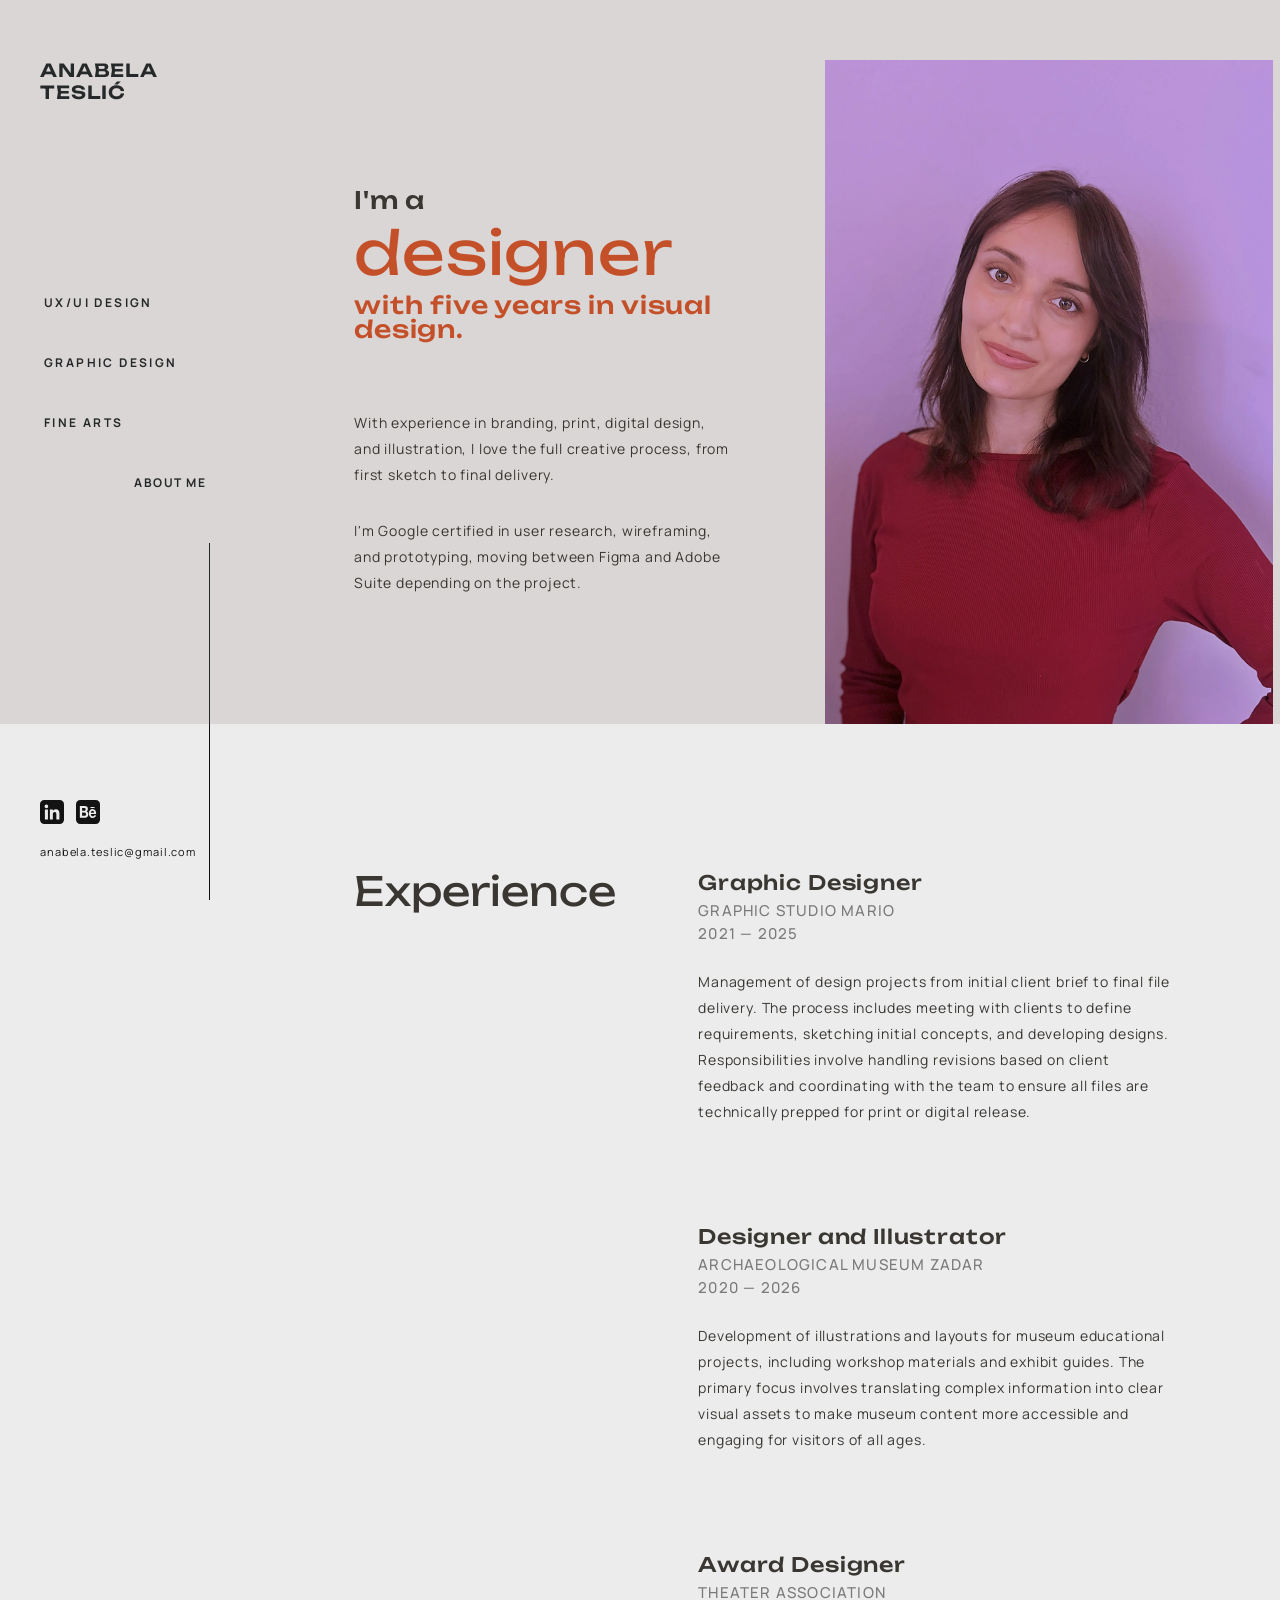
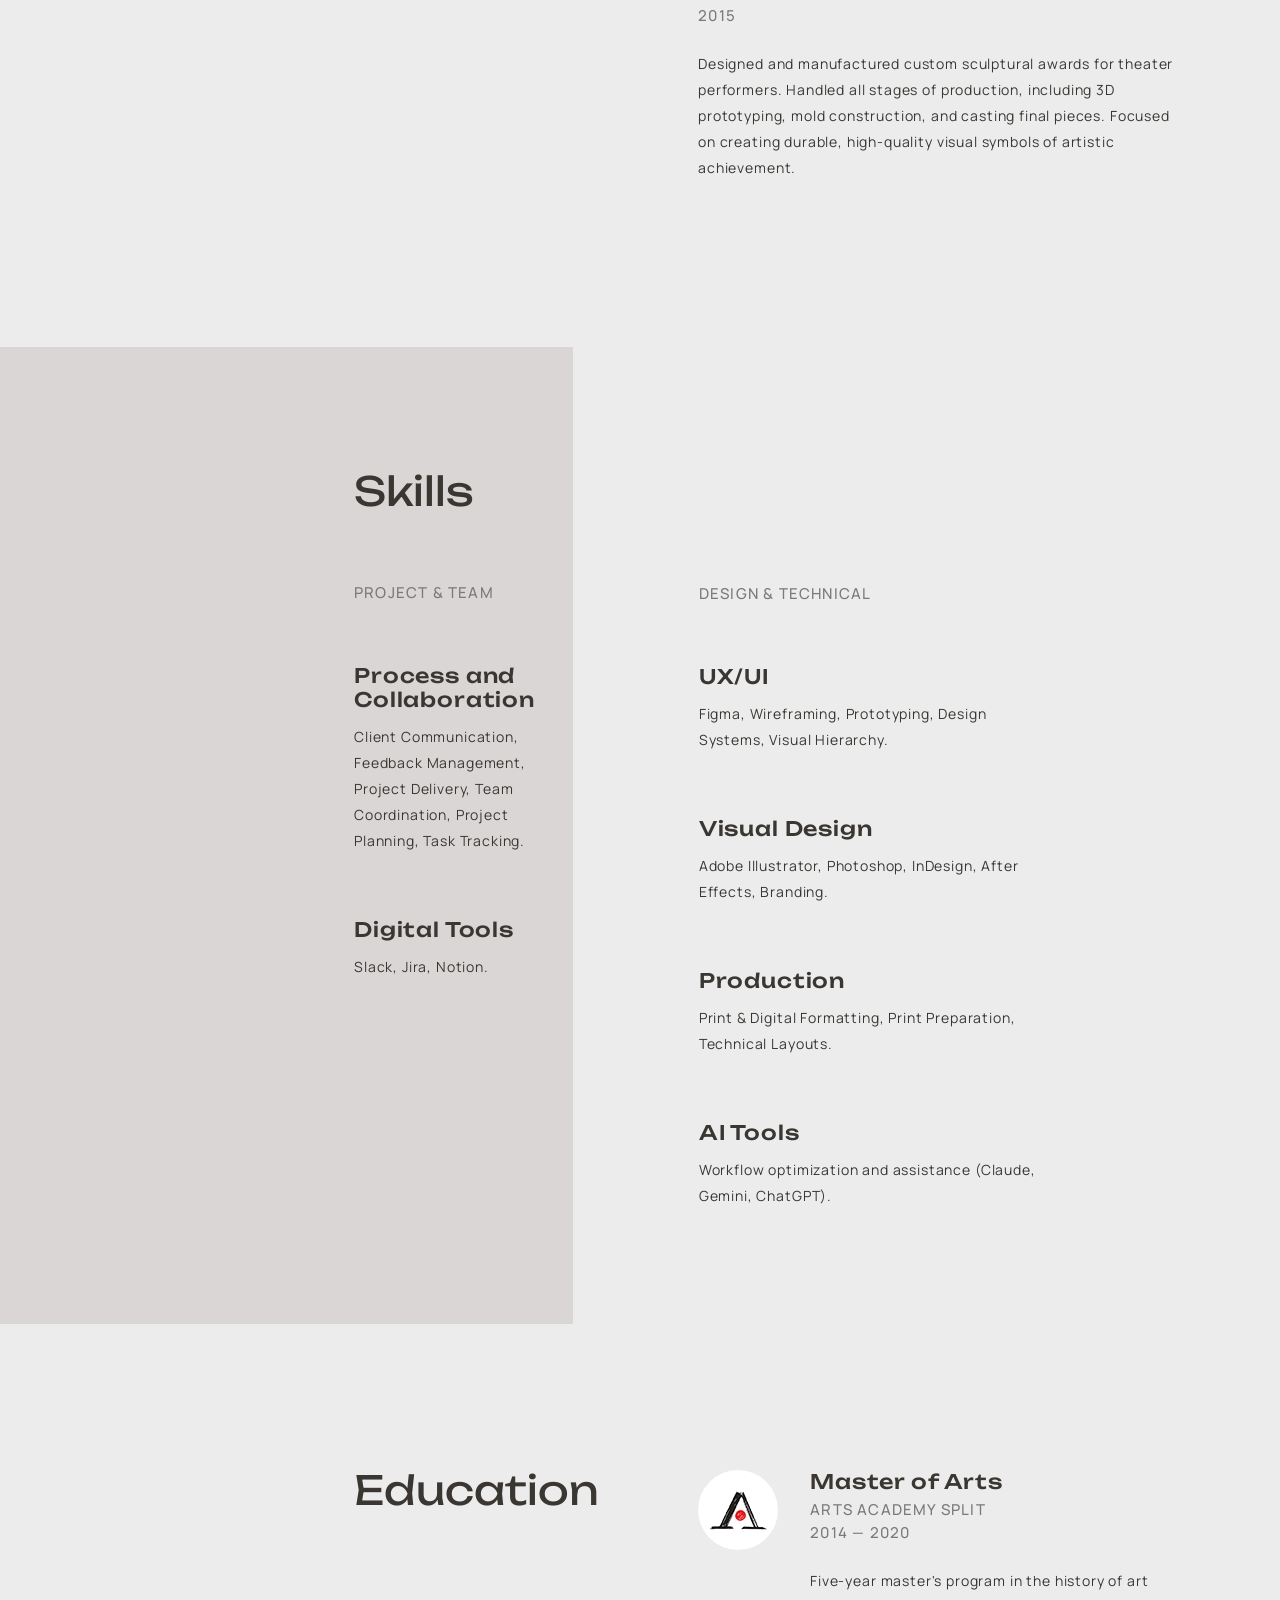
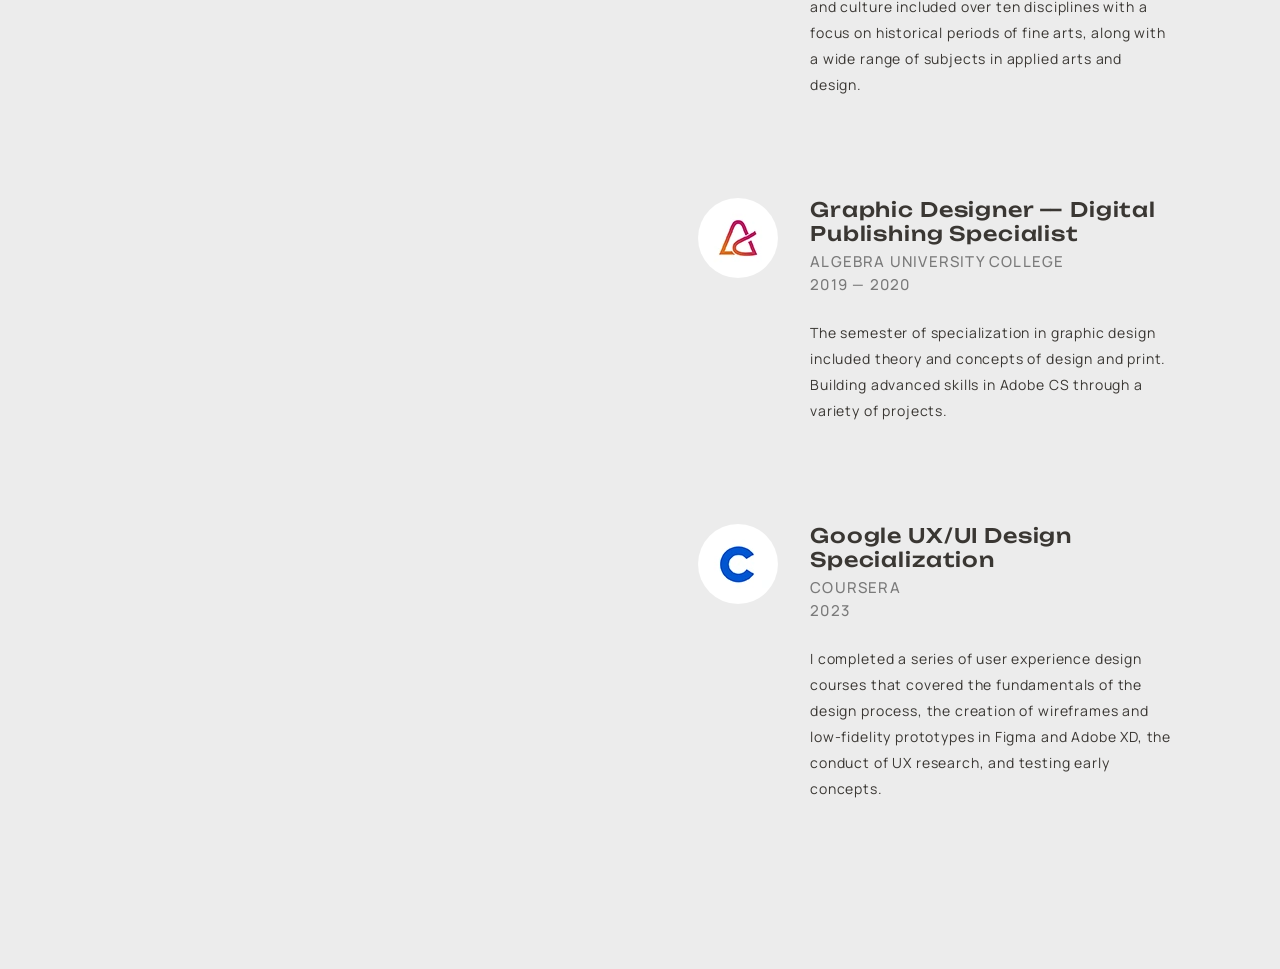
==== commit fa98990c: "Polish mobile layout: typography, dropdown menu with contact, full-bleed media" ====
--- a/about-me.html
+++ b/about-me.html
@@ -77,6 +77,21 @@
           <li><a class="mobile-menu__item" href="fine-arts.html">Fine Arts</a></li>
           <li><a class="mobile-menu__item" aria-current="page" href="about-me.html">About Me</a></li>
         </ul>
+        <div class="mobile-menu__contact">
+          <ul class="social-icons" aria-label="Social links">
+            <li>
+              <a class="social-icons__link" href="https://www.linkedin.com/in/anabela-tesli%C4%87-7952a528a/" target="_blank" rel="noopener" aria-label="LinkedIn">
+                <svg xmlns="http://www.w3.org/2000/svg" viewBox="0 0 17.74 17.74" aria-hidden="true"><path fill-rule="evenodd" d="M14.62,0H3.13A3.13,3.13,0,0,0,0,3.13V14.62a3.13,3.13,0,0,0,3.13,3.12H14.62a3.12,3.12,0,0,0,3.12-3.12V3.13A3.13,3.13,0,0,0,14.62,0ZM5.88,14.34H3.62V7.05H5.88ZM4.74,6.09A1.35,1.35,0,1,1,6.07,4.75,1.34,1.34,0,0,1,4.74,6.09Zm9.6,8.25H12.09V10.51c0-1-.4-1.63-1.23-1.63s-1.37.61-1.37,1.63v3.83H7.32V7.05H9.49V8a2.54,2.54,0,0,1,2.2-1.2c1.54,0,2.65.94,2.65,2.89Z"/></svg>
+              </a>
+            </li>
+            <li>
+              <a class="social-icons__link" href="https://www.behance.net/anabelateslic" target="_blank" rel="noopener" aria-label="Behance">
+                <svg xmlns="http://www.w3.org/2000/svg" viewBox="0 0 17.74 17.74" aria-hidden="true"><path fill-rule="evenodd" d="M6.26,9.26H4.5v2.42H6.23a1.63,1.63,0,0,0,.45-.06,1.11,1.11,0,0,0,.38-.18.92.92,0,0,0,.27-.36,1.28,1.28,0,0,0,.1-.56,1.29,1.29,0,0,0-.32-1A1.23,1.23,0,0,0,6.26,9.26Z"/><path fill-rule="evenodd" d="M6.86,7.71a1,1,0,0,0,.28-.79,1.23,1.23,0,0,0-.09-.51.88.88,0,0,0-.26-.31A1,1,0,0,0,6.43,6,1.84,1.84,0,0,0,6,5.9H4.5V8H6.14A1.08,1.08,0,0,0,6.86,7.71Z"/><polygon fill-rule="evenodd" points="6.24 11.68 6.23 11.68 6.24 11.69 6.24 11.68"/><path fill-rule="evenodd" d="M14.62,0H3.13A3.13,3.13,0,0,0,0,3.13V14.62a3.13,3.13,0,0,0,3.13,3.12H14.62a3.12,3.12,0,0,0,3.12-3.12V3.13A3.13,3.13,0,0,0,14.62,0ZM10.7,5.12h3V6h-3ZM8.83,11.79a2.25,2.25,0,0,1-.58.79,2.37,2.37,0,0,1-.84.46,3.43,3.43,0,0,1-1,.14H2.87V4.42H6.35a4.08,4.08,0,0,1,1,.11,2.18,2.18,0,0,1,.75.36,1.78,1.78,0,0,1,.48.67,2.81,2.81,0,0,1,.17,1,2.22,2.22,0,0,1-.26,1.11,2,2,0,0,1-.75.72,1.77,1.77,0,0,1,1,.82,2.73,2.73,0,0,1,.34,1.41A2.88,2.88,0,0,1,8.83,11.79Zm2.55-.14h0a1.16,1.16,0,0,0,1,.38,1.19,1.19,0,0,0,.76-.26,1.13,1.13,0,0,0,.39-.57h1.29a3,3,0,0,1-.95,1.64,2.43,2.43,0,0,1-1.54.49,2.64,2.64,0,0,1-1.14-.24,2.47,2.47,0,0,1-.86-.68,3.23,3.23,0,0,1-.55-1.06A4.84,4.84,0,0,1,9.53,10a4.36,4.36,0,0,1,.2-1.33,3.07,3.07,0,0,1,.56-1.06,2.66,2.66,0,0,1,.86-.71,2.46,2.46,0,0,1,1.12-.25A2.22,2.22,0,0,1,13.46,7a2.47,2.47,0,0,1,.83.84A3.68,3.68,0,0,1,14.76,9a5.45,5.45,0,0,1,.11,1.41H11A1.92,1.92,0,0,0,11.38,11.65Z"/><path fill-rule="evenodd" d="M13.05,8.32A1,1,0,0,0,12.22,8a1.06,1.06,0,0,0-.58.14,1.24,1.24,0,0,0-.37.35,1.41,1.41,0,0,0-.2.45,2.25,2.25,0,0,0-.06.41H13.4a2,2,0,0,0-.34-1Z"/></svg>
+              </a>
+            </li>
+          </ul>
+          <a class="email-link" href="mailto:anabela.teslic@gmail.com">anabela.teslic@gmail.com</a>
+        </div>
       </nav>
 
       <main id="main" class="main">
--- a/css/base.css
+++ b/css/base.css
@@ -106,10 +106,10 @@
   --space-65: 260px;
   --space-75: 300px;
 
-  --sidebar-width: 290px;
+  --sidebar-width: 250px;
   --sidebar-padding-x: 40px;
-  --page-gutter-left: 80px;
-  --page-gutter-section-title: 135px;
+  --page-gutter-left: 67px;
+  --page-gutter-section-title: 104px;
   --mobile-gutter: 36px;
   --topbar-height: 82px;
   --topbar-padding-top: 30px;
@@ -129,14 +129,14 @@
   --transition-base: 250ms ease-out;
   --transition-slow: 400ms ease-out;
 
-  --max-page-width: 1920px;
+  --max-page-width: 1600px;
 }
 
 body {
   font-family: var(--font-body);
   font-weight: 400;
-  font-size: 15px;
-  line-height: 27px;
+  font-size: 14px;
+  line-height: 26px;
   letter-spacing: 0.06em;
   color: var(--color-on-surface);
   background: var(--color-surface);
@@ -145,15 +145,15 @@
 .t-headline-large {
   font-family: var(--font-display);
   font-weight: 400;
-  font-size: 43px;
+  font-size: 40px;
   line-height: 1;
   letter-spacing: 0;
 }
 
 .t-headline-medium {
   font-family: var(--font-display);
-  font-weight: 400;
-  font-size: 32px;
+  font-weight: 500;
+  font-size: 20px;
   line-height: 1;
   letter-spacing: 0;
 }
@@ -161,7 +161,7 @@
 .t-headline-small {
   font-family: var(--font-display);
   font-weight: 500;
-  font-size: 22px;
+  font-size: 24px;
   line-height: 1;
   letter-spacing: 0;
 }
@@ -177,59 +177,59 @@
 .t-title-large {
   font-family: var(--font-body);
   font-weight: 500;
-  font-size: 16px;
-  line-height: 1;
+  font-size: 15px;
+  line-height: 1;
+  letter-spacing: 0.08em;
+  text-transform: uppercase;
+}
+
+.t-title-medium {
+  font-family: var(--font-body);
+  font-weight: 500;
+  font-size: 13px;
+  line-height: 1;
+  letter-spacing: 0.08em;
+  text-transform: uppercase;
+}
+
+.t-title-small {
+  font-family: var(--font-body);
+  font-weight: 500;
+  font-size: 14px;
+  line-height: 1;
+  letter-spacing: 0.08em;
+  text-transform: uppercase;
+}
+
+.t-body-large {
+  font-family: var(--font-body);
+  font-weight: 400;
+  font-size: 14px;
+  line-height: 26px;
   letter-spacing: 0.06em;
-  text-transform: uppercase;
-}
-
-.t-title-medium {
-  font-family: var(--font-body);
-  font-weight: 500;
-  font-size: 14px;
-  line-height: 1;
-  letter-spacing: 0.08em;
-  text-transform: uppercase;
-}
-
-.t-title-small {
-  font-family: var(--font-body);
-  font-weight: 500;
-  font-size: 13px;
-  line-height: 1;
-  letter-spacing: 0.08em;
-  text-transform: uppercase;
-}
-
-.t-body-large {
-  font-family: var(--font-body);
-  font-weight: 400;
-  font-size: 15px;
-  line-height: 27px;
-  letter-spacing: 0.06em;
 }
 
 .t-body-medium {
   font-family: var(--font-body);
   font-weight: 400;
-  font-size: 13px;
+  font-size: 14px;
+  line-height: 18px;
+  letter-spacing: 0.08em;
+}
+
+.t-body-small {
+  font-family: var(--font-body);
+  font-weight: 400;
+  font-size: 12px;
   line-height: 16px;
   letter-spacing: 0.08em;
 }
 
-.t-body-small {
-  font-family: var(--font-body);
-  font-weight: 400;
-  font-size: 11px;
-  line-height: 14px;
-  letter-spacing: 0.08em;
-}
-
 .t-label-large {
   font-family: var(--font-body);
   font-weight: 700;
-  font-size: 14px;
-  line-height: 27px;
+  font-size: 12px;
+  line-height: 24px;
   letter-spacing: 0.2em;
   text-transform: uppercase;
 }
@@ -237,8 +237,8 @@
 .t-label-medium {
   font-family: var(--font-body);
   font-weight: 700;
-  font-size: 13px;
-  line-height: 16px;
+  font-size: 12px;
+  line-height: 18px;
   letter-spacing: 0.12em;
   text-transform: uppercase;
 }
@@ -246,17 +246,17 @@
 .t-label-small {
   font-family: var(--font-body);
   font-weight: 700;
+  font-size: 12px;
+  line-height: 18px;
+  letter-spacing: 0.12em;
+  text-transform: uppercase;
+}
+
+.t-meta-email {
+  font-family: var(--font-body);
+  font-weight: 400;
   font-size: 11px;
   line-height: 16px;
-  letter-spacing: 0.12em;
-  text-transform: uppercase;
-}
-
-.t-meta-email {
-  font-family: var(--font-body);
-  font-weight: 400;
-  font-size: 12px;
-  line-height: 14px;
   letter-spacing: 0.08em;
 }
 
@@ -296,3 +296,9 @@
   white-space: nowrap;
   border: 0;
 }
+
+@media (max-width: 900px) {
+  body {
+    line-height: 20px;
+  }
+}
--- a/css/layout.css
+++ b/css/layout.css
@@ -29,7 +29,7 @@
 
 .sidebar__brand {
   padding-top: var(--space-15);
-  padding-bottom: var(--space-50);
+  padding-bottom: 140px;
   flex-shrink: 0;
 }
 
@@ -53,7 +53,7 @@
   display: flex;
   flex-direction: column;
   align-items: flex-start;
-  gap: 18px;
+  gap: var(--space-3);
   padding-bottom: var(--space-10);
   padding-right: var(--space-5);
 }
@@ -79,27 +79,27 @@
 .home-hero {
   position: relative;
   width: 100%;
-  aspect-ratio: 1920 / 1000;
-  max-height: 1000px;
+  aspect-ratio: 1600 / 720;
+  max-height: 720px;
   min-height: 100dvh;
   overflow: hidden;
 }
 
 .home-hero__image {
   position: absolute;
-  width: clamp(280px, 31.4%, 602px);
-  aspect-ratio: 602 / 806;
+  width: clamp(280px, 27.1%, 433px);
+  aspect-ratio: 433 / 580;
   object-fit: cover;
   background: var(--color-surface-variant);
 }
 
 .home-hero__image--shoe {
-  inset-inline-start: 29.5%;
+  inset-inline-start: 32.9%;
   inset-block-start: 0;
 }
 
 .home-hero__image--dali {
-  inset-inline-start: 60.4%;
+  inset-inline-start: 60%;
   inset-block-end: 0;
 }
 
@@ -115,7 +115,7 @@
   gap: var(--space-20);
   padding-left: calc(var(--sidebar-width) + var(--page-gutter-left));
   padding-right: 0;
-  padding-block: clamp(80px, 13.5vw, 260px) clamp(60px, 10.4vw, 200px);
+  padding-block: clamp(80px, 13.75vw, 220px) clamp(60px, 10.4vw, 170px);
   max-width: 100%;
   box-sizing: border-box;
 }
@@ -237,7 +237,7 @@
   min-width: 0;
   display: flex;
   align-items: center;
-  justify-content: center;
+  justify-content: flex-end;
 }
 
 .project-section__media-image {
@@ -281,7 +281,6 @@
 }
 
 .project-section__media-image--snagie {
-  width: min(1008px, 100%);
   aspect-ratio: 1008 / 960;
   background: transparent;
 }
@@ -292,7 +291,6 @@
 }
 
 .project-section__media-image--graphic-default {
-  width: min(1012px, 100%);
   aspect-ratio: 1012 / 779;
 }
 
@@ -422,11 +420,11 @@
 }
 
 .about-section__title-cell {
-  padding: clamp(80px, 11.4vw, 220px) 0 0 calc(var(--sidebar-width) + var(--page-gutter-section-title));
+  padding: clamp(80px, 11.45vw, 183px) 0 0 calc(var(--sidebar-width) + var(--page-gutter-section-title));
 }
 
 .about-section__items-cell {
-  padding: clamp(80px, 11.4vw, 220px) clamp(20px, 8vw, 154px) clamp(80px, 13vw, 250px) clamp(40px, 9.7vw, 187px);
+  padding: clamp(80px, 11.45vw, 183px) clamp(20px, 8vw, 128px) clamp(80px, 13vw, 208px) clamp(40px, 9.75vw, 156px);
   display: flex;
   flex-direction: column;
   gap: var(--space-25);
@@ -442,7 +440,7 @@
   grid-template-columns: minmax(0, 560px) minmax(0, 830px);
   justify-content: space-between;
   align-items: stretch;
-  padding: var(--space-15) var(--space-20) 0 calc(var(--sidebar-width) + var(--page-gutter-left));
+  padding: var(--space-15) 0 0 calc(var(--sidebar-width) + var(--page-gutter-section-title));
 }
 
 .about-headline__text {
@@ -451,7 +449,7 @@
   display: flex;
   flex-direction: column;
   gap: 69px;
-  align-items: flex-end;
+  align-items: flex-start;
 }
 
 .about-headline__title {
@@ -464,16 +462,16 @@
 .about-headline > picture {
   display: flex;
   align-items: stretch;
-  justify-content: flex-end;
-  padding-inline-end: var(--space-20);
+  justify-content: center;
+  padding-inline-end: 0;
 }
 
 .about-headline__portrait {
   width: 100%;
-  max-width: 560px;
+  max-width: 448px;
   height: auto;
   aspect-ratio: 560 / 830;
-  max-height: 830px;
+  max-height: 664px;
   object-fit: cover;
   align-self: center;
   background: var(--color-surface-variant);
@@ -487,7 +485,7 @@
 }
 
 .about-skills__col {
-  padding: clamp(80px, 18.7vw, 359px) clamp(20px, 5vw, 102px) clamp(80px, 9vw, 178px) clamp(40px, 9.8vw, 188px);
+  padding: clamp(80px, 18.65vw, 298px) clamp(20px, 5vw, 85px) clamp(80px, 9vw, 148px) clamp(40px, 9.8vw, 157px);
   display: flex;
   flex-direction: column;
   gap: var(--space-16);
@@ -495,8 +493,8 @@
 
 .about-skills__col--gray {
   background: var(--color-surface-variant);
-  padding: clamp(80px, 9.7vw, 186px) clamp(20px, 3.5vw, 68px) clamp(80px, 12vw, 250px) calc(var(--sidebar-width) + var(--page-gutter-section-title));
-  gap: clamp(40px, 5.8vw, 112px);
+  padding: clamp(80px, 9.7vw, 155px) clamp(20px, 3.5vw, 57px) clamp(80px, 12vw, 208px) calc(var(--sidebar-width) + var(--page-gutter-section-title));
+  gap: clamp(40px, 5.8vw, 93px);
 }
 
 @media (min-width: 901px) {
@@ -598,7 +596,8 @@
   }
 
   .project-section__media {
-    width: 100%;
+    width: calc(100% + var(--mobile-gutter) * 2);
+    margin-inline: calc(-1 * var(--mobile-gutter));
   }
 
   .project-section__media-frame {
@@ -622,6 +621,20 @@
 
   .project-section__showcase {
     aspect-ratio: 390 / 407;
+  }
+
+  .project-section__showcase--inset {
+    width: 100%;
+    margin-inline-start: 0;
+    aspect-ratio: 390 / 407;
+  }
+
+  .project-section--band-naturellement .project-section__main {
+    padding-block-start: var(--space-30);
+  }
+
+  .project-section--band-naturellement .project-section__text {
+    padding-block-start: 0;
   }
 
   .project-section__gallery {
@@ -664,15 +677,15 @@
     padding-block: var(--space-16);
   }
 
+  .about-skills {
+    background: var(--color-surface-variant);
+  }
+
   .about-section__title-cell,
   .about-section__items-cell,
   .about-skills__col,
   .about-skills__col--gray {
     padding: 0;
-  }
-
-  .about-skills__col--gray {
-    background: transparent;
   }
 
   .about-headline {
--- a/css/components.css
+++ b/css/components.css
@@ -71,14 +71,14 @@
   display: flex;
   flex-direction: column;
   justify-content: center;
-  width: 210px;
+  width: 170px;
   height: 40px;
-  padding-block: 10px;
+  padding-block: 8px;
   align-items: flex-start;
   font-family: var(--font-body);
   font-weight: 700;
-  font-size: 14px;
-  line-height: 27px;
+  font-size: 12px;
+  line-height: 24px;
   letter-spacing: 0.2em;
   text-transform: uppercase;
   color: inherit;
@@ -103,9 +103,9 @@
 
 .menu-button[aria-current="page"] {
   align-items: flex-end;
-  font-size: 13px;
+  font-size: 12px;
   letter-spacing: 0.12em;
-  line-height: 16px;
+  line-height: 18px;
 }
 
 .menu-dropdown__items {
@@ -124,13 +124,13 @@
 
 .menu-dropdown__item {
   display: flex;
-  width: 210px;
+  width: 170px;
   padding-block: var(--space-2);
   justify-content: flex-end;
   font-family: var(--font-body);
   font-weight: 700;
-  font-size: 13px;
-  line-height: 16px;
+  font-size: 12px;
+  line-height: 18px;
   letter-spacing: 0.12em;
   text-transform: uppercase;
   color: inherit;
@@ -146,7 +146,7 @@
 .btn-case-study {
   position: relative;
   display: block;
-  width: var(--button-width-lg);
+  max-width: var(--button-width-lg);
   height: var(--button-height-lg);
   border: 1px solid var(--color-primary);
   background-color: transparent;
@@ -155,8 +155,8 @@
   overflow: hidden;
   font-family: var(--font-body);
   font-weight: 700;
-  font-size: 14px;
-  line-height: 27px;
+  font-size: 12px;
+  line-height: 24px;
   letter-spacing: 0.2em;
   text-transform: uppercase;
   transition: background-color 300ms ease-out;
@@ -210,8 +210,8 @@
 .btn-case-study--sm {
   width: var(--button-width-sm);
   height: var(--button-height-sm);
-  font-size: 11px;
-  line-height: 16px;
+  font-size: 12px;
+  line-height: 18px;
   letter-spacing: 0.12em;
 }
 
@@ -260,8 +260,8 @@
 .email-link {
   font-family: var(--font-body);
   font-weight: 400;
-  font-size: 12px;
-  line-height: 14px;
+  font-size: 11px;
+  line-height: 16px;
   letter-spacing: 0.08em;
   color: inherit;
   transition: opacity var(--transition-fast);
@@ -275,7 +275,7 @@
 .project-section__title-text {
   font-family: var(--font-display);
   font-weight: 400;
-  font-size: clamp(25px, 3.15vw, 43px);
+  font-size: clamp(24px, 2.93vw, 40px);
   line-height: 1;
   color: var(--color-on-surface);
   margin: 0;
@@ -284,9 +284,9 @@
 .project-section__subtitle {
   font-family: var(--font-body);
   font-weight: 500;
-  font-size: clamp(13px, 1.26vw, 16px);
+  font-size: clamp(13px, 1.18vw, 15px);
   line-height: 1;
-  letter-spacing: 0.06em;
+  letter-spacing: 0.08em;
   text-transform: uppercase;
   color: var(--color-on-surface-muted);
   margin: 0;
@@ -295,8 +295,8 @@
 .project-section__description {
   font-family: var(--font-body);
   font-weight: 400;
-  font-size: 15px;
-  line-height: 27px;
+  font-size: 14px;
+  line-height: 26px;
   letter-spacing: 0.06em;
   color: var(--color-on-surface);
 }
@@ -346,8 +346,8 @@
 .education-item__role {
   font-family: var(--font-display);
   font-weight: 500;
-  font-size: 22px;
-  line-height: 1;
+  font-size: 20px;
+  line-height: 1.2;
   margin: 0;
 }
 
@@ -357,9 +357,9 @@
 .education-item__duration {
   font-family: var(--font-body);
   font-weight: 500;
-  font-size: 16px;
+  font-size: 15px;
   line-height: 1;
-  letter-spacing: 0.06em;
+  letter-spacing: 0.08em;
   text-transform: uppercase;
   color: var(--color-on-surface-muted);
   margin: 0;
@@ -369,8 +369,8 @@
 .education-item__description {
   font-family: var(--font-body);
   font-weight: 400;
-  font-size: 15px;
-  line-height: 27px;
+  font-size: 14px;
+  line-height: 26px;
   letter-spacing: 0.06em;
   margin: 0;
 }
@@ -393,9 +393,9 @@
 .skill-group__subtitle {
   font-family: var(--font-body);
   font-weight: 500;
-  font-size: 16px;
+  font-size: 15px;
   line-height: 1;
-  letter-spacing: 0.06em;
+  letter-spacing: 0.08em;
   text-transform: uppercase;
   color: var(--color-on-surface-muted);
   margin: 0;
@@ -410,16 +410,16 @@
 .skill-group__item-title {
   font-family: var(--font-display);
   font-weight: 500;
-  font-size: 22px;
-  line-height: 1;
+  font-size: 20px;
+  line-height: 1.2;
   margin: 0;
 }
 
 .skill-group__item-body {
   font-family: var(--font-body);
   font-weight: 400;
-  font-size: 15px;
-  line-height: 27px;
+  font-size: 14px;
+  line-height: 26px;
   letter-spacing: 0.06em;
   margin: 0;
 }
@@ -434,22 +434,25 @@
 
 @media (max-width: 900px) {
   .project-section__title-text {
-    font-size: 22px;
+    font-size: 24px;
     font-weight: 500;
+    line-height: 1.2;
     text-align: center;
   }
 
   .project-section__subtitle {
-    font-size: 13px;
+    font-size: 14px;
     letter-spacing: 0.08em;
     text-align: center;
   }
 
   .project-section__description {
-    font-size: 11px;
-    line-height: 14px;
+    font-size: 12px;
+    line-height: 20px;
     letter-spacing: 0.08em;
     text-align: center;
+    max-width: 500px !important;
+    margin-inline: auto;
   }
 
   .project-section__main {
@@ -459,8 +462,9 @@
   .btn-case-study {
     width: var(--button-width-sm);
     height: var(--button-height-sm);
-    font-size: 11px;
-    line-height: 16px;
+    margin-inline: auto;
+    font-size: 12px;
+    line-height: 18px;
     letter-spacing: 0.12em;
   }
 
@@ -485,21 +489,22 @@
   .education-item__role,
   .skill-group__item-title {
     font-size: 14px;
+    line-height: 1.2;
   }
 
   .experience-item__company,
   .education-item__company,
   .experience-item__duration,
   .education-item__duration {
-    font-size: 13px;
+    font-size: 14px;
     letter-spacing: 0.08em;
   }
 
   .experience-item__description,
   .education-item__description,
   .skill-group__item-body {
-    font-size: 11px;
-    line-height: 14px;
+    font-size: 12px;
+    line-height: 20px;
     letter-spacing: 0.08em;
   }
 
@@ -517,7 +522,7 @@
   }
 
   .skill-group__subtitle {
-    font-size: 13px;
+    font-size: 14px;
     letter-spacing: 0.08em;
     color: var(--color-primary);
   }
@@ -530,8 +535,9 @@
   }
 
   .about-section__title {
-    font-size: 22px;
+    font-size: 24px;
     font-weight: 500;
+    line-height: 1.2;
   }
 
   .mobile-menu {
@@ -540,38 +546,43 @@
     inset-inline: 0;
     inset-block-start: var(--topbar-height);
     background: var(--color-surface);
-    overflow: hidden;
-    max-height: 0;
-    opacity: 0;
-    transition: max-height var(--transition-base), opacity var(--transition-base);
+    max-height: calc(100dvh - var(--topbar-height));
+    overflow-y: auto;
+    transform: translateY(-100%);
+    transition: transform var(--transition-base), box-shadow var(--transition-base);
     z-index: 89;
-    border-top: 1px solid var(--color-on-surface);
   }
 
   body.is-menu-open .mobile-menu {
-    max-height: calc(100vh - var(--topbar-height));
-    opacity: 1;
-    overflow-y: auto;
+    transform: translateY(0);
+    box-shadow: 0 12px 20px -10px rgba(0, 0, 0, 0.18);
   }
 
   .mobile-menu__list {
     display: flex;
     flex-direction: column;
-    padding: var(--space-6) var(--mobile-gutter) var(--space-10);
+    padding: var(--space-6) var(--mobile-gutter) var(--space-6);
     gap: var(--space-4);
     list-style: none;
     margin: 0;
+  }
+
+  .mobile-menu__contact {
+    display: flex;
+    flex-direction: column;
+    align-items: flex-start;
+    gap: var(--space-3);
+    padding: var(--space-4) var(--mobile-gutter) var(--space-8);
   }
 
   .mobile-menu__item {
     display: block;
     width: 100%;
     padding-block: var(--space-3);
-    border-bottom: 1px solid var(--color-on-surface-muted);
     font-family: var(--font-body);
     font-weight: 700;
-    font-size: 14px;
-    line-height: 27px;
+    font-size: 12px;
+    line-height: 24px;
     letter-spacing: 0.2em;
     text-transform: uppercase;
     color: var(--color-on-surface);
@@ -599,8 +610,8 @@
   .mobile-menu__sub-item {
     font-family: var(--font-body);
     font-weight: 700;
-    font-size: 13px;
-    line-height: 16px;
+    font-size: 12px;
+    line-height: 18px;
     letter-spacing: 0.12em;
     text-transform: uppercase;
     color: var(--color-on-surface);
--- a/css/about-me.css
+++ b/css/about-me.css
@@ -8,7 +8,7 @@
 .hero-statement__line-top {
   font-family: var(--font-display);
   font-weight: 500;
-  font-size: 22px;
+  font-size: 24px;
   line-height: 1;
   color: var(--color-on-surface);
   margin: 0;
@@ -17,8 +17,8 @@
 .hero-statement__line-display {
   font-family: var(--font-display);
   font-weight: 400;
-  font-size: 65px;
-  line-height: 90px;
+  font-size: 60px;
+  line-height: 75px;
   color: var(--color-primary);
   margin: 0;
 }
@@ -26,19 +26,19 @@
 .hero-statement__line-bottom {
   font-family: var(--font-display);
   font-weight: 500;
-  font-size: 22px;
+  font-size: 24px;
   line-height: 1;
   color: var(--color-primary);
-  text-align: end;
+  text-align: start;
   margin: 0;
 }
 
 .about-headline__description {
-  width: 452px;
+  max-width: 376px;
   font-family: var(--font-body);
   font-weight: 400;
-  font-size: 15px;
-  line-height: 27px;
+  font-size: 14px;
+  line-height: 26px;
   letter-spacing: 0.06em;
   color: var(--color-on-surface);
   display: flex;
@@ -62,7 +62,7 @@
   .hero-statement__line-bottom {
     font-size: 22px;
     font-weight: 500;
-    line-height: 30px;
+    line-height: 1.4;
     text-align: center;
   }
 
@@ -77,8 +77,8 @@
 
   .about-headline__description {
     width: 100%;
-    font-size: 11px;
-    line-height: 14px;
+    font-size: 12px;
+    line-height: 20px;
     letter-spacing: 0.08em;
     text-align: center;
     gap: 16px;
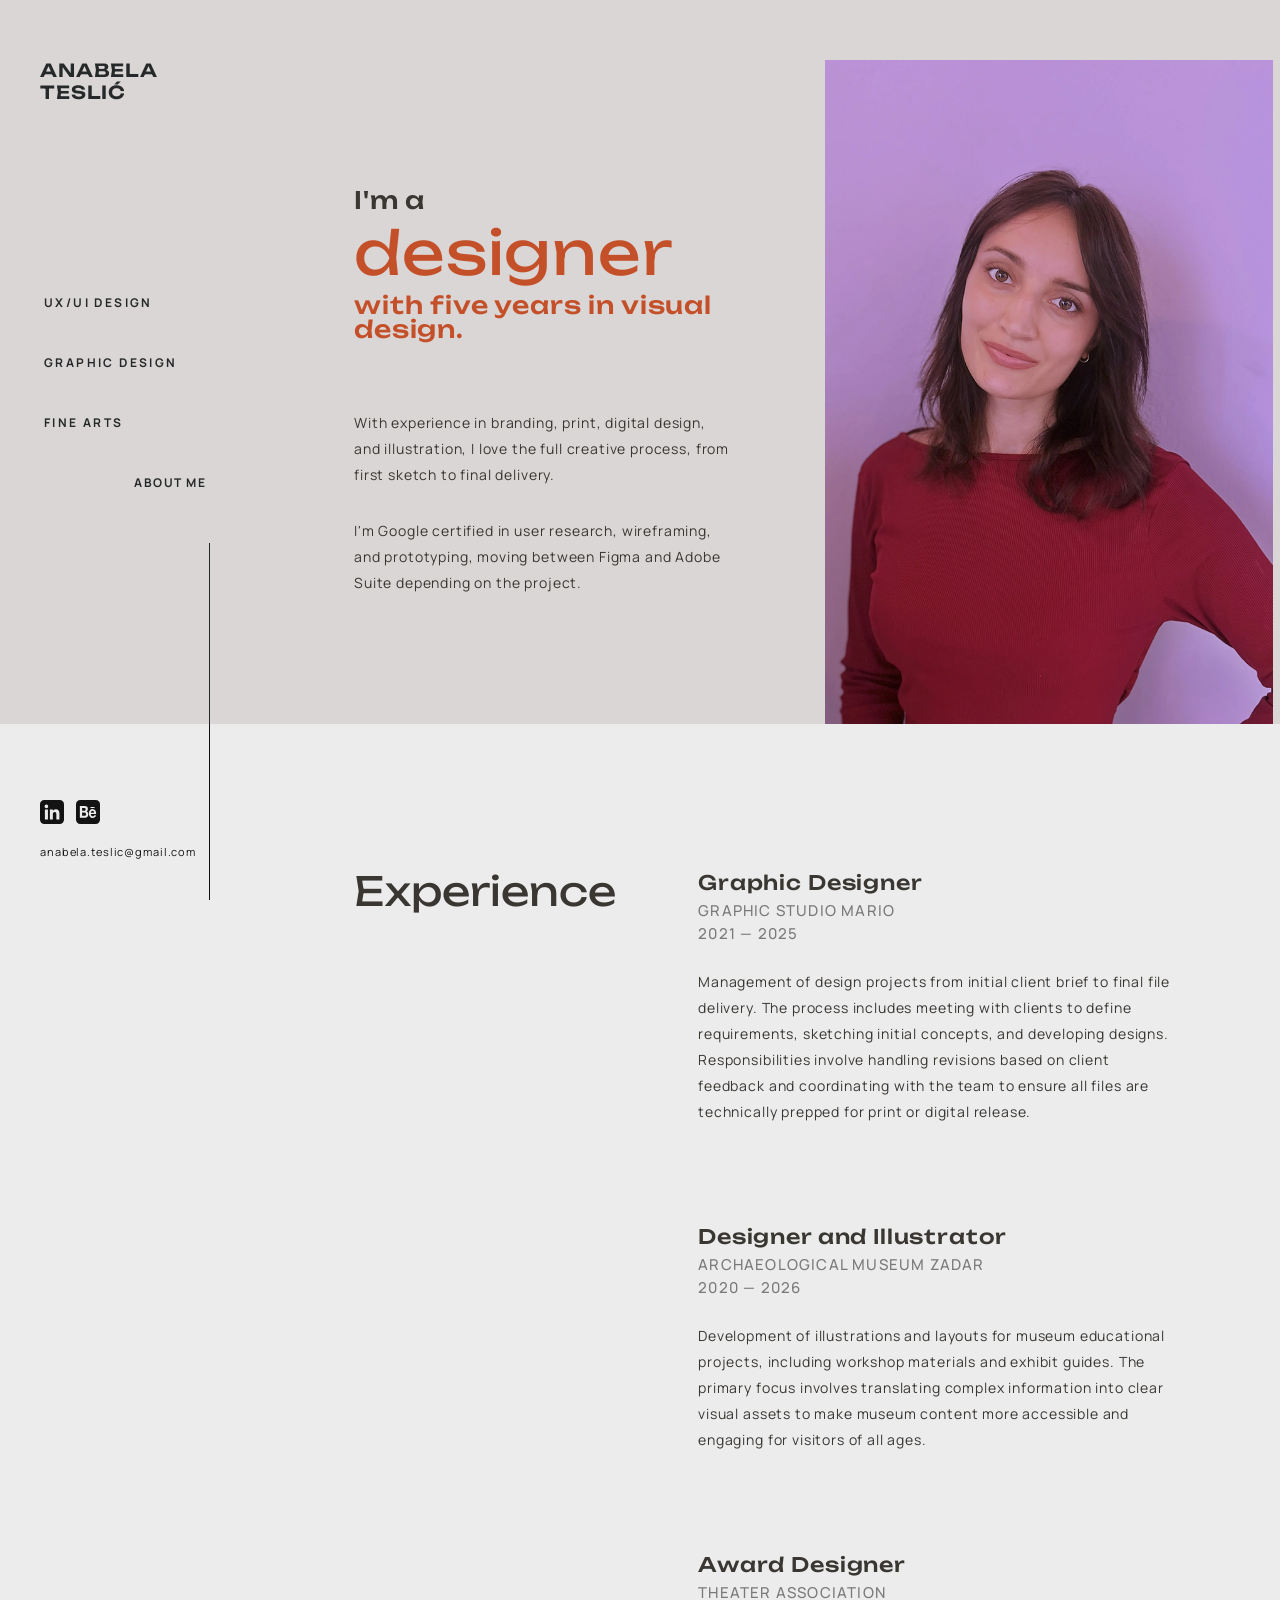
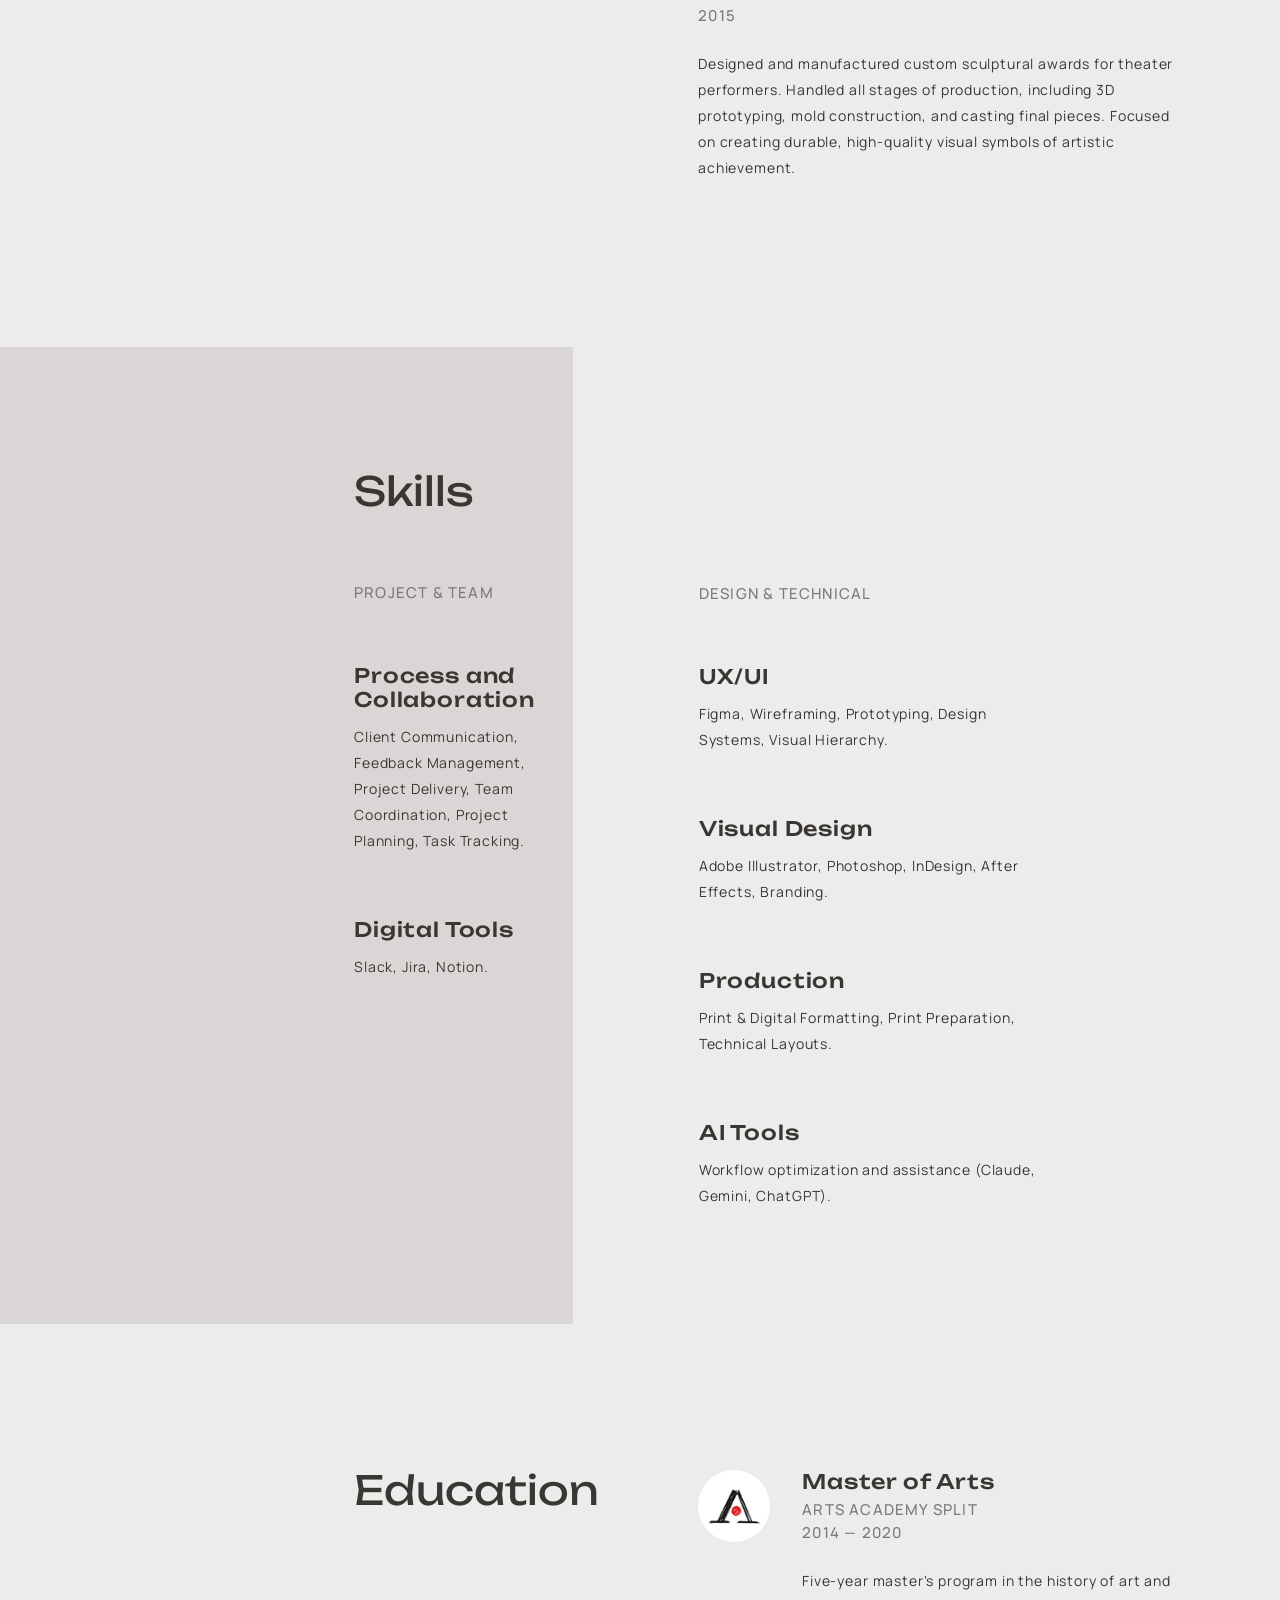
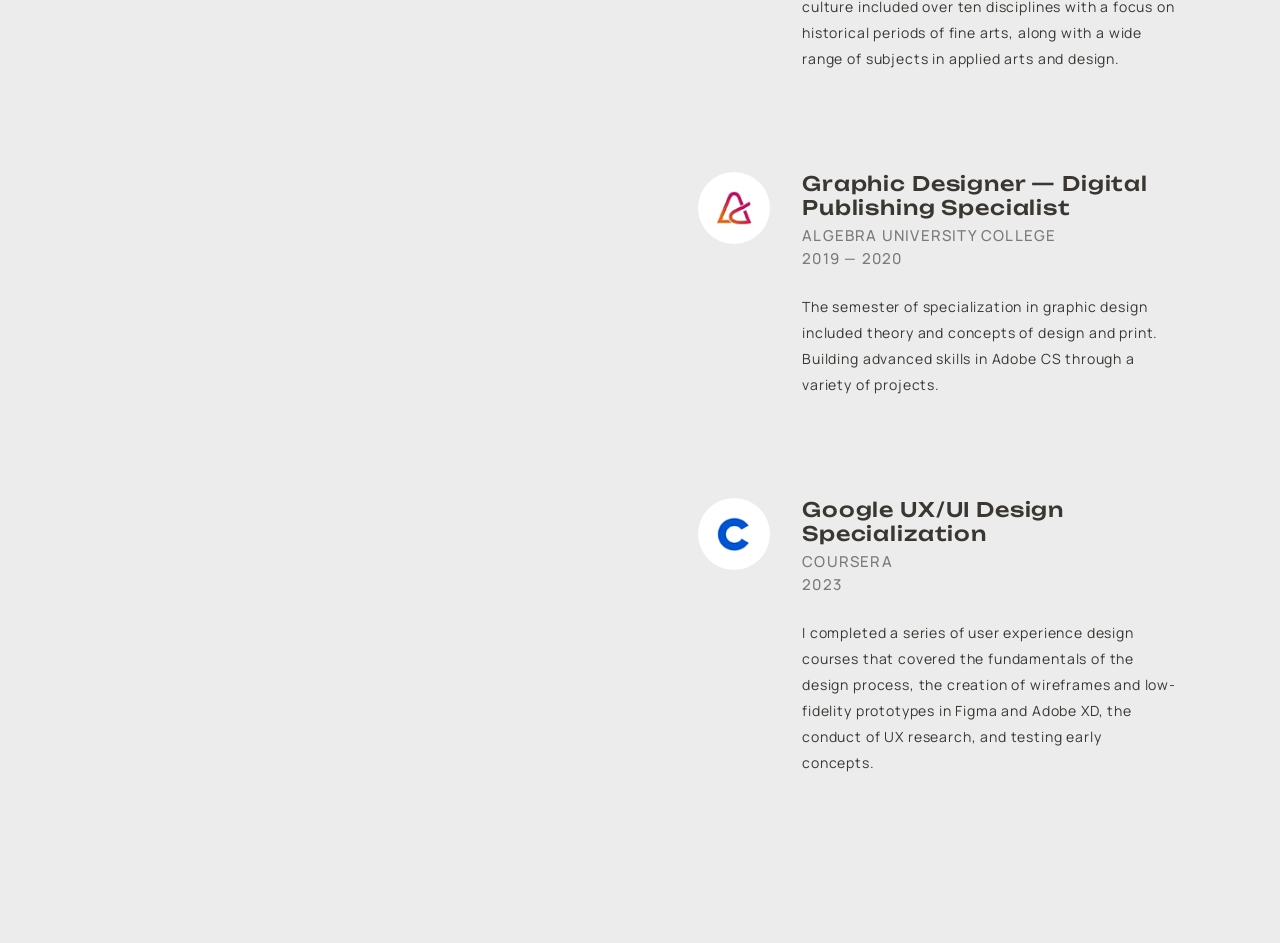
==== commit b394a46e: "Mobile and desktop CSS tweaks" ====
--- a/about-me.html
+++ b/about-me.html
@@ -14,8 +14,6 @@
     <link rel="stylesheet" href="css/about-me.css" />
   </head>
   <body class="page-about-me">
-    <a class="skip-link" href="#main">Skip to content</a>
-
     <div class="page-shell">
       <header class="topbar">
         <a class="logo-mark logo-mark--mobile" href="index.html" aria-label="Anabela Teslić — Home">Anabela Teslić</a>
--- a/css/base.css
+++ b/css/base.css
@@ -19,7 +19,7 @@
   min-height: 100vh;
   line-height: 1.5;
   -webkit-font-smoothing: antialiased;
-  font-smooth: always;
+  -moz-osx-font-smoothing: grayscale;
 }
 
 img,
@@ -112,13 +112,13 @@
   --page-gutter-section-title: 104px;
   --mobile-gutter: 36px;
   --topbar-height: 82px;
-  --topbar-padding-top: 30px;
+  --topbar-padding-top: 16px;
 
   --button-height-lg: 57px;
   --button-height-sm: 34px;
   --button-width-lg: 329px;
   --button-width-sm: 256px;
-  --avatar-size-desktop: 80px;
+  --avatar-size-desktop: 72px;
   --avatar-size-mobile: 36px;
 
   --radius-pill: 9999px;
@@ -262,27 +262,6 @@
 
 .muted {
   color: var(--color-on-surface-muted);
-}
-
-.skip-link {
-  position: absolute;
-  inset-inline-start: var(--space-4);
-  inset-block-start: var(--space-4);
-  padding: var(--space-3) var(--space-5);
-  background: var(--color-on-surface);
-  color: var(--color-on-primary);
-  font-family: var(--font-body);
-  font-weight: 700;
-  text-transform: uppercase;
-  letter-spacing: 0.12em;
-  font-size: 13px;
-  transform: translateY(-150%);
-  transition: transform var(--transition-base);
-  z-index: 1000;
-}
-
-.skip-link:focus {
-  transform: translateY(0);
 }
 
 .visually-hidden {
@@ -299,6 +278,7 @@
 
 @media (max-width: 900px) {
   body {
-    line-height: 20px;
+    font-size: 13px;
+    line-height: 22px;
   }
 }
--- a/css/layout.css
+++ b/css/layout.css
@@ -21,6 +21,7 @@
   mix-blend-mode: difference;
   color: #ffffff;
   pointer-events: none;
+  overflow-y: auto;
 }
 
 .sidebar > * {
@@ -39,7 +40,7 @@
 }
 
 .sidebar__footer {
-  flex: 1 0 0;
+  flex: 1 0 auto;
   min-height: 0;
   display: flex;
   align-items: flex-end;
@@ -571,6 +572,7 @@
     align-items: center;
     gap: var(--space-9);
     padding-block: 0;
+    min-height: 0;
     flex-direction: column;
   }
 
@@ -652,8 +654,8 @@
 
   .gallery-masonry {
     grid-template-columns: 1fr;
-    gap: var(--space-2);
-    padding: var(--space-5);
+    gap: var(--space-12);
+    padding: 0;
   }
 
   .gallery-masonry picture:has(.gallery-masonry__tile--wide) {
@@ -665,7 +667,8 @@
   .gallery-masonry__tile--standard,
   .gallery-masonry__tile--wide {
     width: 100%;
-    aspect-ratio: 4 / 3;
+    height: auto;
+    aspect-ratio: auto;
   }
 
   .about-section,
--- a/css/components.css
+++ b/css/components.css
@@ -292,6 +292,10 @@
   margin: 0;
 }
 
+.page-graphic .project-section__subtitle {
+  line-height: 1.2;
+}
+
 .project-section__description {
   font-family: var(--font-body);
   font-weight: 400;
@@ -434,21 +438,22 @@
 
 @media (max-width: 900px) {
   .project-section__title-text {
-    font-size: 24px;
+    font-size: 26px;
     font-weight: 500;
     line-height: 1.2;
     text-align: center;
   }
 
   .project-section__subtitle {
-    font-size: 14px;
+    font-size: 15px;
+    line-height: 1.2;
     letter-spacing: 0.08em;
     text-align: center;
   }
 
   .project-section__description {
-    font-size: 12px;
-    line-height: 20px;
+    font-size: 13px;
+    line-height: 22px;
     letter-spacing: 0.08em;
     text-align: center;
     max-width: 500px !important;
@@ -496,15 +501,16 @@
   .education-item__company,
   .experience-item__duration,
   .education-item__duration {
-    font-size: 14px;
+    font-size: 15px;
+    line-height: 1.2;
     letter-spacing: 0.08em;
   }
 
   .experience-item__description,
   .education-item__description,
   .skill-group__item-body {
-    font-size: 12px;
-    line-height: 20px;
+    font-size: 13px;
+    line-height: 22px;
     letter-spacing: 0.08em;
   }
 
@@ -522,7 +528,8 @@
   }
 
   .skill-group__subtitle {
-    font-size: 14px;
+    font-size: 15px;
+    line-height: 1.2;
     letter-spacing: 0.08em;
     color: var(--color-primary);
   }
@@ -535,7 +542,7 @@
   }
 
   .about-section__title {
-    font-size: 24px;
+    font-size: 26px;
     font-weight: 500;
     line-height: 1.2;
   }
@@ -569,10 +576,15 @@
 
   .mobile-menu__contact {
     display: flex;
-    flex-direction: column;
-    align-items: flex-start;
+    flex-direction: row;
+    align-items: center;
+    justify-content: space-between;
     gap: var(--space-3);
-    padding: var(--space-4) var(--mobile-gutter) var(--space-8);
+    padding: var(--space-6) var(--mobile-gutter);
+  }
+
+  .mobile-menu__contact .social-icons {
+    order: 1;
   }
 
   .mobile-menu__item {
--- a/css/about-me.css
+++ b/css/about-me.css
@@ -77,8 +77,8 @@
 
   .about-headline__description {
     width: 100%;
-    font-size: 12px;
-    line-height: 20px;
+    font-size: 13px;
+    line-height: 22px;
     letter-spacing: 0.08em;
     text-align: center;
     gap: 16px;
